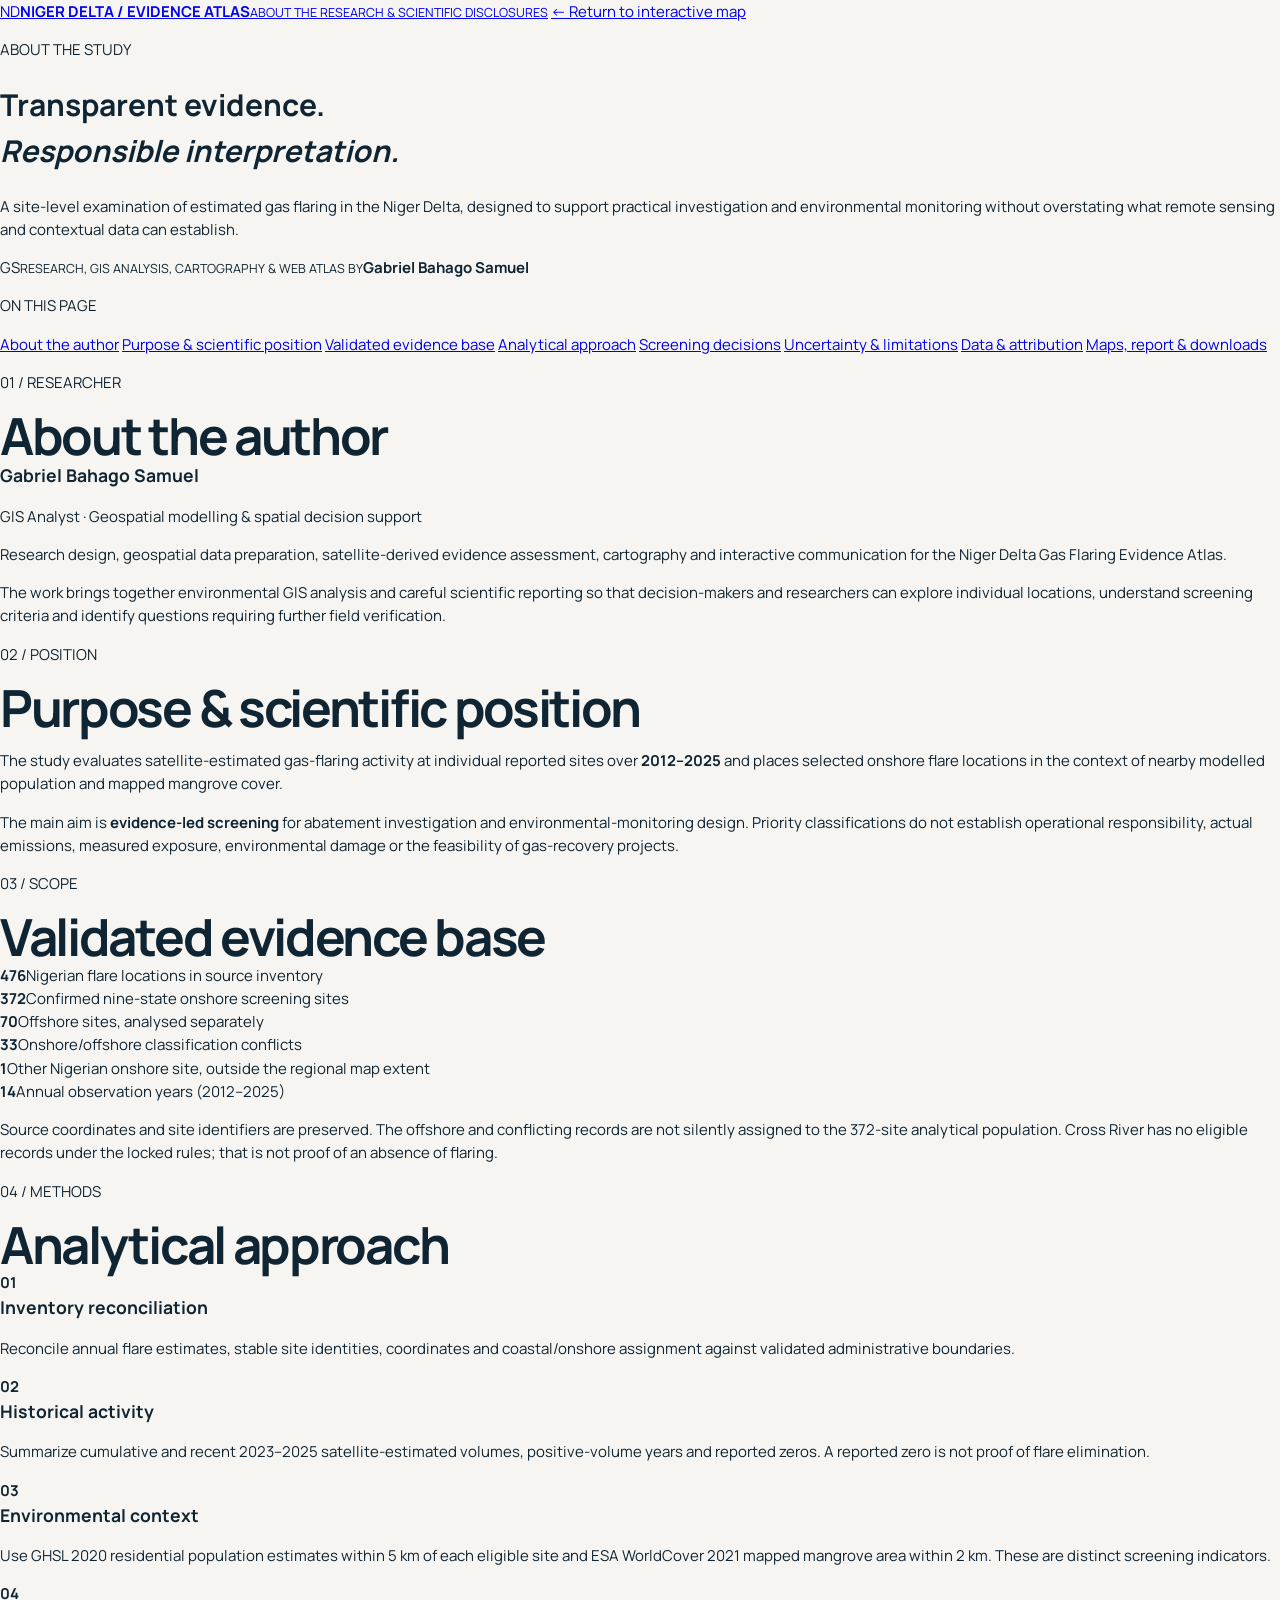
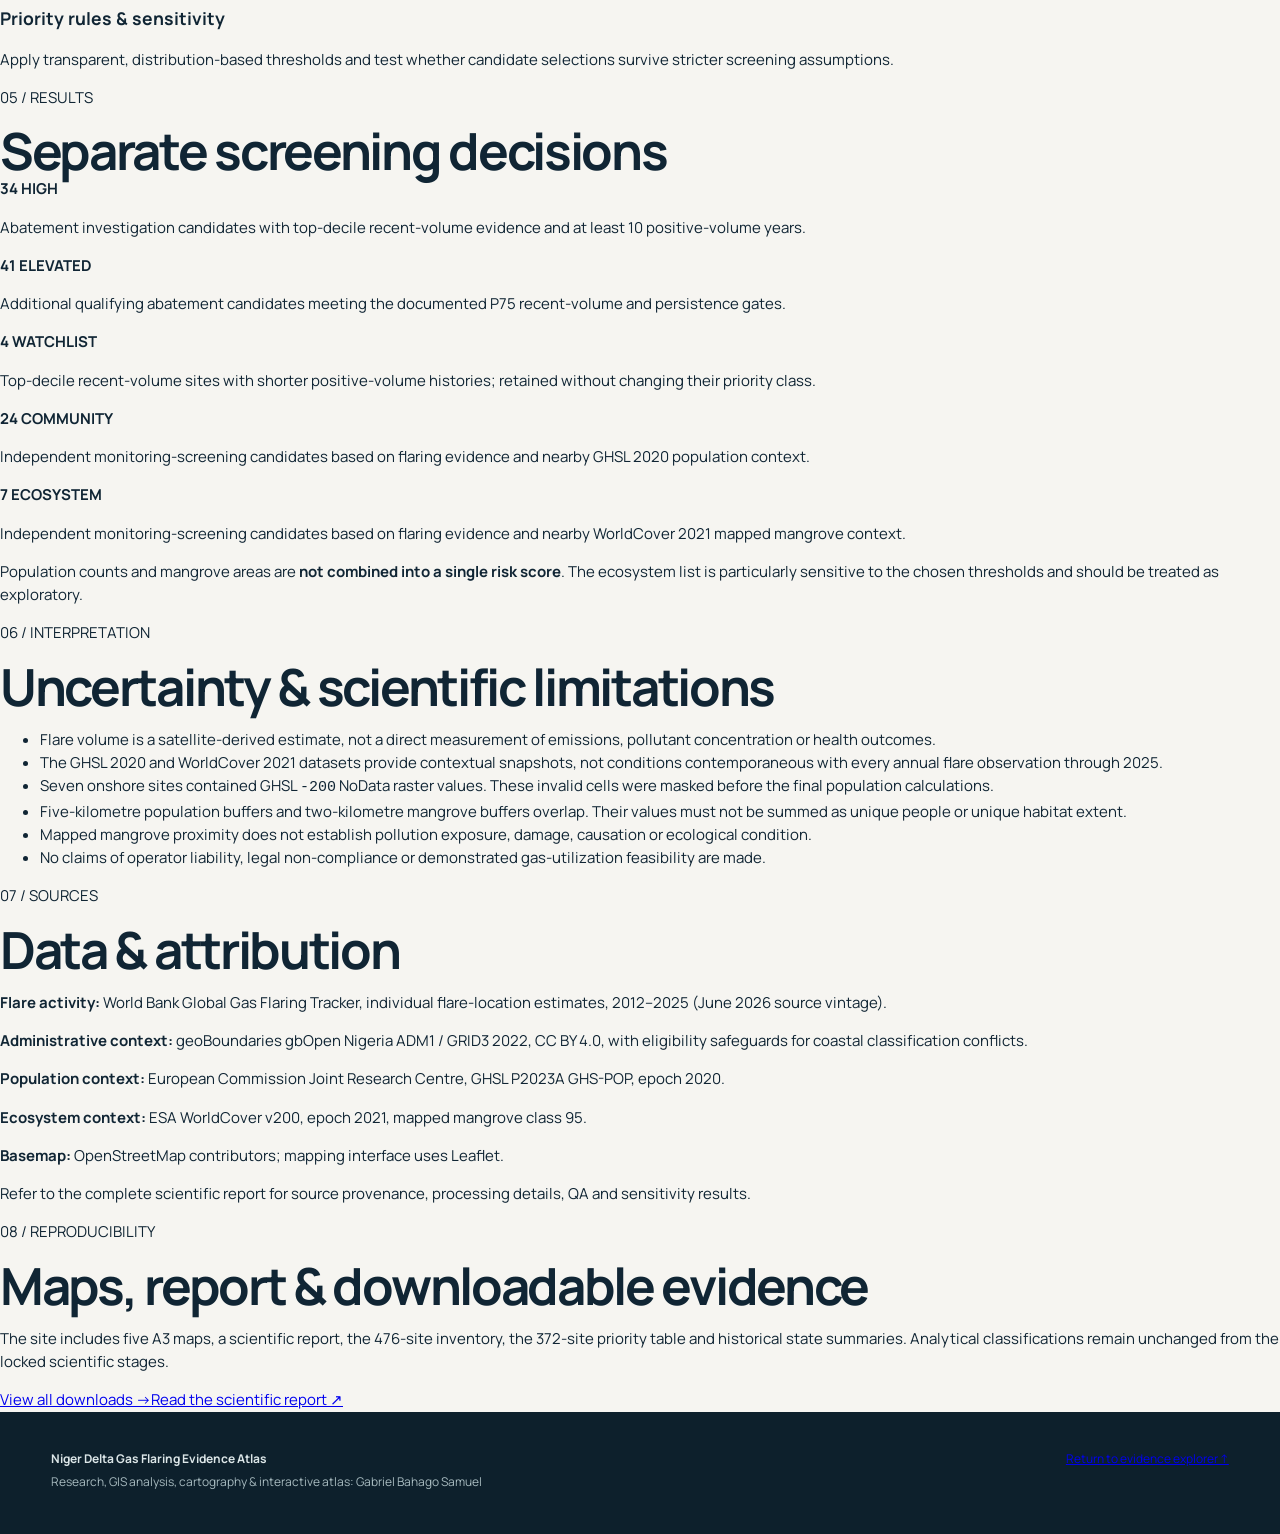
==== about.html @ 8792363b "Add dedicated about.html for study, author and scientific disclosures" ====
<!doctype html>
<html lang="en">
<head>
  <meta charset="utf-8">
  <meta name="viewport" content="width=device-width,initial-scale=1">
  <meta name="description" content="Researcher, methods, source disclosures and scientific limitations for the Niger Delta Gas Flaring Evidence Atlas.">
  <title>About the Study & Author | Niger Delta Gas Flaring Evidence Atlas</title>
  <link rel="preconnect" href="https://fonts.googleapis.com">
  <link rel="preconnect" href="https://fonts.gstatic.com" crossorigin>
  <link href="https://fonts.googleapis.com/css2?family=DM+Mono:wght@400;500&family=Manrope:wght@400;500;600;700;800&family=Source+Serif+4:opsz,wght@8..60,500;8..60,600&display=swap" rel="stylesheet">
  <link rel="stylesheet" href="styles.css">
  <link rel="stylesheet" href="about.css">
</head>
<body class="about-body">
  <a class="skip" href="#author">Skip to About content</a>
  <header class="about-top">
    <a class="about-brand" href="index.html"><span class="about-logo">ND</span><span><strong>NIGER DELTA / EVIDENCE ATLAS</strong><small>ABOUT THE RESEARCH &amp; SCIENTIFIC DISCLOSURES</small></span></a>
    <a class="about-return" href="index.html#explorer">← Return to interactive map</a>
  </header>
  <div class="about-hero">
    <div class="about-hero-inner">
      <p class="about-eyebrow">ABOUT THE STUDY</p>
      <h1>Transparent evidence.<br><em>Responsible interpretation.</em></h1>
      <p class="about-lead">A site-level examination of estimated gas flaring in the Niger Delta, designed to support practical investigation and environmental monitoring without overstating what remote sensing and contextual data can establish.</p>
      <div class="about-credit"><span class="about-avatar">GS</span><span><small>RESEARCH, GIS ANALYSIS, CARTOGRAPHY &amp; WEB ATLAS BY</small><strong>Gabriel Bahago Samuel</strong></span></div>
    </div>
  </div>
  <main class="about-layout">
    <aside class="about-side" aria-label="On this page">
      <p>ON THIS PAGE</p>
      <a href="#author">About the author</a>
      <a href="#purpose">Purpose &amp; scientific position</a>
      <a href="#inventory">Validated evidence base</a>
      <a href="#approach">Analytical approach</a>
      <a href="#prioritization">Screening decisions</a>
      <a href="#uncertainty">Uncertainty &amp; limitations</a>
      <a href="#data">Data &amp; attribution</a>
      <a href="#outputs">Maps, report &amp; downloads</a>
    </aside>
    <div class="about-content">
      <section class="about-card" id="author">
        <p class="about-card-kicker">01 / RESEARCHER</p><h2>About the author</h2>
        <div class="author-profile">
          <h3>Gabriel Bahago Samuel</h3>
          <p class="author-role">GIS Analyst · Geospatial modelling &amp; spatial decision support</p>
          <p>Research design, geospatial data preparation, satellite-derived evidence assessment, cartography and interactive communication for the Niger Delta Gas Flaring Evidence Atlas.</p>
        </div>
        <p>The work brings together environmental GIS analysis and careful scientific reporting so that decision-makers and researchers can explore individual locations, understand screening criteria and identify questions requiring further field verification.</p>
      </section>
      <section class="about-card" id="purpose">
        <p class="about-card-kicker">02 / POSITION</p><h2>Purpose &amp; scientific position</h2>
        <p>The study evaluates satellite-estimated gas-flaring activity at individual reported sites over <strong>2012–2025</strong> and places selected onshore flare locations in the context of nearby modelled population and mapped mangrove cover.</p>
        <p>The main aim is <strong>evidence-led screening</strong> for abatement investigation and environmental-monitoring design. Priority classifications do not establish operational responsibility, actual emissions, measured exposure, environmental damage or the feasibility of gas-recovery projects.</p>
      </section>
      <section class="about-card" id="inventory">
        <p class="about-card-kicker">03 / SCOPE</p><h2>Validated evidence base</h2>
        <div class="about-stat-grid">
          <div><strong>476</strong><span>Nigerian flare locations in source inventory</span></div>
          <div><strong>372</strong><span>Confirmed nine-state onshore screening sites</span></div>
          <div><strong>70</strong><span>Offshore sites, analysed separately</span></div>
          <div><strong>33</strong><span>Onshore/offshore classification conflicts</span></div>
          <div><strong>1</strong><span>Other Nigerian onshore site, outside the regional map extent</span></div>
          <div><strong>14</strong><span>Annual observation years (2012–2025)</span></div>
        </div>
        <p>Source coordinates and site identifiers are preserved. The offshore and conflicting records are not silently assigned to the 372-site analytical population. Cross River has no eligible records under the locked rules; that is not proof of an absence of flaring.</p>
      </section>
      <section class="about-card" id="approach">
        <p class="about-card-kicker">04 / METHODS</p><h2>Analytical approach</h2>
        <div class="about-steps">
          <article><b>01</b><div><h3>Inventory reconciliation</h3><p>Reconcile annual flare estimates, stable site identities, coordinates and coastal/onshore assignment against validated administrative boundaries.</p></div></article>
          <article><b>02</b><div><h3>Historical activity</h3><p>Summarize cumulative and recent 2023–2025 satellite-estimated volumes, positive-volume years and reported zeros. A reported zero is not proof of flare elimination.</p></div></article>
          <article><b>03</b><div><h3>Environmental context</h3><p>Use GHSL 2020 residential population estimates within 5 km of each eligible site and ESA WorldCover 2021 mapped mangrove area within 2 km. These are distinct screening indicators.</p></div></article>
          <article><b>04</b><div><h3>Priority rules &amp; sensitivity</h3><p>Apply transparent, distribution-based thresholds and test whether candidate selections survive stricter screening assumptions.</p></div></article>
        </div>
      </section>
      <section class="about-card" id="prioritization">
        <p class="about-card-kicker">05 / RESULTS</p><h2>Separate screening decisions</h2>
        <div class="about-decision-grid">
          <div><strong>34 HIGH</strong><p>Abatement investigation candidates with top-decile recent-volume evidence and at least 10 positive-volume years.</p></div>
          <div><strong>41 ELEVATED</strong><p>Additional qualifying abatement candidates meeting the documented P75 recent-volume and persistence gates.</p></div>
          <div><strong>4 WATCHLIST</strong><p>Top-decile recent-volume sites with shorter positive-volume histories; retained without changing their priority class.</p></div>
          <div><strong>24 COMMUNITY</strong><p>Independent monitoring-screening candidates based on flaring evidence and nearby GHSL 2020 population context.</p></div>
          <div><strong>7 ECOSYSTEM</strong><p>Independent monitoring-screening candidates based on flaring evidence and nearby WorldCover 2021 mapped mangrove context.</p></div>
        </div>
        <p>Population counts and mangrove areas are <strong>not combined into a single risk score</strong>. The ecosystem list is particularly sensitive to the chosen thresholds and should be treated as exploratory.</p>
      </section>
      <section class="about-card" id="uncertainty">
        <p class="about-card-kicker">06 / INTERPRETATION</p><h2>Uncertainty &amp; scientific limitations</h2>
        <ul class="about-bullets">
          <li>Flare volume is a satellite-derived estimate, not a direct measurement of emissions, pollutant concentration or health outcomes.</li>
          <li>The GHSL 2020 and WorldCover 2021 datasets provide contextual snapshots, not conditions contemporaneous with every annual flare observation through 2025.</li>
          <li>Seven onshore sites contained GHSL <code>-200</code> NoData raster values. These invalid cells were masked before the final population calculations.</li>
          <li>Five-kilometre population buffers and two-kilometre mangrove buffers overlap. Their values must not be summed as unique people or unique habitat extent.</li>
          <li>Mapped mangrove proximity does not establish pollution exposure, damage, causation or ecological condition.</li>
          <li>No claims of operator liability, legal non-compliance or demonstrated gas-utilization feasibility are made.</li>
        </ul>
      </section>
      <section class="about-card" id="data">
        <p class="about-card-kicker">07 / SOURCES</p><h2>Data &amp; attribution</h2>
        <div class="source-lines">
          <p><b>Flare activity:</b> World Bank Global Gas Flaring Tracker, individual flare-location estimates, 2012–2025 (June 2026 source vintage).</p>
          <p><b>Administrative context:</b> geoBoundaries gbOpen Nigeria ADM1 / GRID3 2022, CC BY 4.0, with eligibility safeguards for coastal classification conflicts.</p>
          <p><b>Population context:</b> European Commission Joint Research Centre, GHSL P2023A GHS-POP, epoch 2020.</p>
          <p><b>Ecosystem context:</b> ESA WorldCover v200, epoch 2021, mapped mangrove class 95.</p>
          <p><b>Basemap:</b> OpenStreetMap contributors; mapping interface uses Leaflet.</p>
        </div>
        <p>Refer to the complete scientific report for source provenance, processing details, QA and sensitivity results.</p>
      </section>
      <section class="about-card" id="outputs">
        <p class="about-card-kicker">08 / REPRODUCIBILITY</p><h2>Maps, report &amp; downloadable evidence</h2>
        <p>The site includes five A3 maps, a scientific report, the 476-site inventory, the 372-site priority table and historical state summaries. Analytical classifications remain unchanged from the locked scientific stages.</p>
        <div class="about-actions"><a href="index.html#downloads">View all downloads →</a><a href="downloads/ND_GF_STAGE04_FINAL_SCIENTIFIC_REPORT.pdf" target="_blank" rel="noopener">Read the scientific report ↗</a></div>
      </section>
    </div>
  </main>
  <footer class="about-footer"><div><b>Niger Delta Gas Flaring Evidence Atlas</b><p>Research, GIS analysis, cartography &amp; interactive atlas: Gabriel Bahago Samuel</p></div><a href="index.html#explorer">Return to evidence explorer ↑</a></footer>
</body>
</html>
---- styles.css ----
:root{--ink:#102534;--muted:#57707a;--paper:#f6f5f1;--line:#d6dedc;--teal:#008c8a;--navy:#153e5b;--gold:#d99a23;--red:#b3394a;--violet:#6750a4}*{box-sizing:border-box}html{scroll-behavior:smooth}body{margin:0;background:var(--paper);color:var(--ink);font:15px/1.55 Manrope,Arial,sans-serif}.skip{position:absolute;left:-9999px}.skip:focus{left:1rem;top:1rem;z-index:999;background:#fff;padding:.6rem}.top{height:76px;display:flex;align-items:center;justify-content:space-between;padding:0 clamp(20px,4vw,72px);border-bottom:1px solid var(--line);background:#faf9f5;position:sticky;top:0;z-index:1000}.brand{display:flex;gap:10px;align-items:center;color:var(--ink);text-decoration:none;font-size:11px;line-height:1.05}.brand b{font-size:15px}.brand-mark{width:34px;height:34px;border-radius:50%;background:var(--teal);color:#fff;display:grid;place-items:center;font-weight:800}nav{display:flex;gap:24px}nav a{color:var(--ink);text-decoration:none;font-size:13px;font-weight:700}nav a:hover{color:var(--teal)}#menu,.mobile-nav{display:none}.hero{min-height:620px;padding:clamp(64px,10vw,140px) clamp(20px,8vw,128px) 72px;display:grid;grid-template-columns:1.1fr .8fr;gap:7vw;background:linear-gradient(120deg,#f7f6f0 0%,#f7f6f0 55%,#e0eeea 100%);overflow:hidden}.eyebrow{font:500 11px/1.2 "DM Mono",monospace;letter-spacing:.08em;color:var(--teal);margin:0 0 14px}.hero h1{font-size:clamp(46px,6.2vw,92px);letter-spacing:-.06em;line-height:.98;margin:0 0 24px;max-width:700px}.hero h1 em{font-family:"Source Serif 4",serif;color:var(--teal);font-weight:500}.lead{font:500 clamp(17px,2vw,22px)/1.45 "Source Serif 4",serif;max-width:610px;color:#38515c}.hero-actions{display:flex;gap:12px;flex-wrap:wrap;margin:30px 0}.button{padding:13px 18px;text-decoration:none;font-weight:800;font-size:13px;border-radius:4px}.primary{background:var(--ink);color:#fff}.ghost{border:1px solid var(--ink);color:var(--ink)}.micro{font-size:11px;color:var(--muted)}.hero-art{position:relative;align-self:center;min-height:350px}.hero-art svg{width:100%;position:relative;z-index:2}.hero-art path{fill:#163e5b;opacity:.95}.hero-art circle{fill:#f8ba3a;stroke:#fff;stroke-width:3}.hero-art p{position:absolute;bottom:-5px;right:8%;z-index:3;color:#fff;font-size:13px}.hero-art b{font-size:20px}.orb{position:absolute;border-radius:50%;filter:blur(1px)}.orb-a{width:240px;height:240px;background:#13a8a0;top:8%;left:10%;opacity:.28}.orb-b{width:180px;height:180px;background:#e5b64c;bottom:8%;right:0;opacity:.4}.metrics{display:grid;grid-template-columns:repeat(6,1fr);border-top:1px solid var(--line);border-bottom:1px solid var(--line);background:#fff}.metrics article{padding:28px 20px;border-right:1px solid var(--line)}.metrics article:last-child{border:0}.metrics strong{display:block;font-size:33px;line-height:1;color:var(--navy)}.metrics span{font-size:11px;color:var(--muted);font-weight:700}.content-grid{display:grid;grid-template-columns:.8fr 1.2fr;gap:11vw;padding:110px clamp(20px,10vw,160px)}h2{font-size:clamp(29px,4vw,53px);line-height:1.04;letter-spacing:-.045em;margin:0}h3{margin:0 0 7px}.intro p{font:500 20px/1.55 "Source Serif 4",serif;color:#39515c}.section-heading{max-width:760px;margin:0 auto 38px}.section-heading>p:last-child{color:var(--muted);margin:.7rem 0 0}.explorer,.history,.priority-section,.downloads{padding:90px clamp(20px,4vw,72px)}.explorer{background:#e9f1ef}.explorer-layout{display:grid;grid-template-columns:245px minmax(380px,1fr) 280px;gap:16px;max-width:1500px;margin:auto}.filters,.site-panel{background:#fff;border:1px solid var(--line);border-radius:8px;padding:17px;align-self:stretch}.filter-title,.panel-head{display:flex;justify-content:space-between;align-items:center;margin-bottom:14px}.filters label{display:block;font-size:11px;color:var(--muted);font-weight:800;margin:12px 0}.filters select{width:100%;margin-top:4px;padding:9px;border:1px solid var(--line);border-radius:4px;background:#fff;color:var(--ink);font:12px Manrope}.filters .check{color:var(--ink);font-size:12px}.filter-result{padding:12px 0;border-top:1px solid var(--line);font-size:12px}.filter-result b{font-size:25px;color:var(--teal);display:block}.text-button{border:0;background:none;color:var(--teal);font:700 11px Manrope;padding:0;cursor:pointer}.map-wrap{min-width:0}.map-wrap #map{height:650px;border:1px solid #aac0bd;border-radius:8px;overflow:hidden;background:#e4eeee}.map-note{font-size:11px;color:var(--muted);margin-top:8px}.site-detail{min-height:175px;border-bottom:1px solid var(--line);font-size:12px}.site-detail p{color:var(--muted)}.site-list{max-height:432px;overflow:auto}.site-row{width:100%;text-align:left;border:0;border-bottom:1px solid #edf0ef;background:#fff;padding:10px 0;cursor:pointer;color:var(--ink)}.site-row:hover{color:var(--teal)}.site-row b{display:block;font:700 12px "DM Mono"}.site-row span{font-size:10px;color:var(--muted)}.marker-dot{width:15px;height:15px;border-radius:50%;border:2px solid #fff;box-shadow:0 1px 4px #2348}.marker-high{background:var(--red)}.marker-elevated{background:var(--gold)}.marker-watch{background:var(--violet)}.marker-eligible{background:var(--teal)}.marker-offshore{background:var(--navy)}.marker-conflict{background:#e17a2e}.marker-other{background:#77858a}.site-popup{font:12px Manrope;min-width:220px}.site-popup h3{font:700 14px "DM Mono"}.site-popup dl{display:grid;grid-template-columns:1fr auto;gap:3px;margin:9px 0}.site-popup dt{color:#64747b}.site-popup dd{margin:0;font-weight:700}.history{background:#fff}.dashboard-grid{display:grid;grid-template-columns:1.3fr .9fr;gap:20px;max-width:1280px;margin:auto}.chart-card,.interpretation{padding:25px;background:#f7f9f8;border:1px solid var(--line);border-radius:8px}.chart-card p{margin:0;color:var(--muted);font-size:12px}.wide{grid-row:span 2}.svg-chart{height:340px;margin-top:15px}.svg-chart svg{width:100%;height:100%}.bar-chart{margin-top:20px}.bar{display:grid;grid-template-columns:85px 1fr 70px;gap:9px;align-items:center;margin:11px 0;font-size:12px}.bar i{height:18px;background:linear-gradient(90deg,var(--teal),#49b3ac);border-radius:2px}.bar em{font-style:normal;text-align:right;font-size:10px;color:var(--muted)}.interpretation{background:var(--navy);color:#fff}.interpretation h3{font-size:20px}.interpretation li{margin:9px 0;color:#dce8eb}.priority-section{background:#142d3d;color:#fff}.priority-section .section-heading p:last-child{color:#b8c9cd}.priority-grid{max-width:1280px;margin:auto;display:grid;grid-template-columns:repeat(3,1fr);gap:16px}.priority-card{padding:26px;border-top:4px solid;background:#1d3b4e}.priority-card span{font:500 12px "DM Mono"}.priority-card h3{font-size:25px;margin:14px 0}.priority-card p{color:#d2e0e2;font-size:13px}.priority-card.high{border-color:#e45a6a}.priority-card.elevated{border-color:#f4b63f}.priority-card.watch{border-color:#a893e0}.monitor-grid{max-width:1280px;margin:18px auto 0;display:grid;grid-template-columns:1fr 1fr;gap:16px}.monitor-grid article{padding:25px;background:#f7f9f8;color:var(--ink);border-radius:4px}.monitor-grid h3{font-size:24px}.caution{font-size:12px;color:#96505a;font-weight:700}.methods{background:#f4eee1}.method-list details{border-top:1px solid #b9c1b9;padding:17px 0}.method-list summary{font-weight:800;cursor:pointer}.method-list p{color:#41545a}.downloads{background:#fff}.download-grid{max-width:1280px;margin:auto;display:grid;grid-template-columns:repeat(5,1fr);gap:12px}.download-grid a{min-height:125px;padding:18px;border:1px solid var(--line);color:var(--ink);text-decoration:none;border-radius:5px;display:flex;flex-direction:column;justify-content:space-between}.download-grid a:hover{border-color:var(--teal);background:#eff8f6}.download-grid b{font-size:15px}.download-grid span{font-size:11px;color:var(--muted)}footer{background:#0d202c;color:#dce6e8;padding:38px clamp(20px,4vw,72px);display:flex;justify-content:space-between;gap:30px;font-size:12px}footer p{margin:5px 0;color:#a7babf;max-width:500px}@media(max-width:1050px){.explorer-layout{grid-template-columns:230px 1fr}.site-panel{grid-column:1/-1}.site-list{max-height:180px;display:grid;grid-template-columns:repeat(3,1fr);gap:8px}.site-row{border:1px solid var(--line);padding:8px}.metrics{grid-template-columns:repeat(3,1fr)}.download-grid{grid-template-columns:repeat(3,1fr)}}@media(max-width:720px){.top{height:64px;padding:0 18px}.top nav{display:none}#menu{display:block;border:1px solid var(--line);padding:7px;background:#fff;border-radius:4px;font:700 11px Manrope}.mobile-nav{display:none;position:fixed;top:64px;left:0;right:0;background:#fff;padding:16px 20px;z-index:999;border-bottom:1px solid var(--line)}.mobile-nav.open{display:grid;gap:12px}.mobile-nav a{text-decoration:none;color:var(--ink);font-weight:800}.hero{grid-template-columns:1fr;padding:64px 22px 40px;min-height:unset}.hero-art{min-height:210px}.metrics{grid-template-columns:repeat(2,1fr)}.metrics article{padding:20px 16px}.content-grid{grid-template-columns:1fr;gap:24px;padding:70px 22px}.explorer,.history,.priority-section,.downloads{padding:62px 16px}.explorer-layout,.dashboard-grid,.priority-grid,.monitor-grid{grid-template-columns:1fr}.filters{order:2}.map-wrap{order:1}.site-panel{order:3}.map-wrap #map{height:470px}.site-list{grid-template-columns:repeat(2,1fr)}.wide{grid-row:auto}.download-grid{grid-template-columns:1fr 1fr}footer{display:block}.hero h1{font-size:52px}}
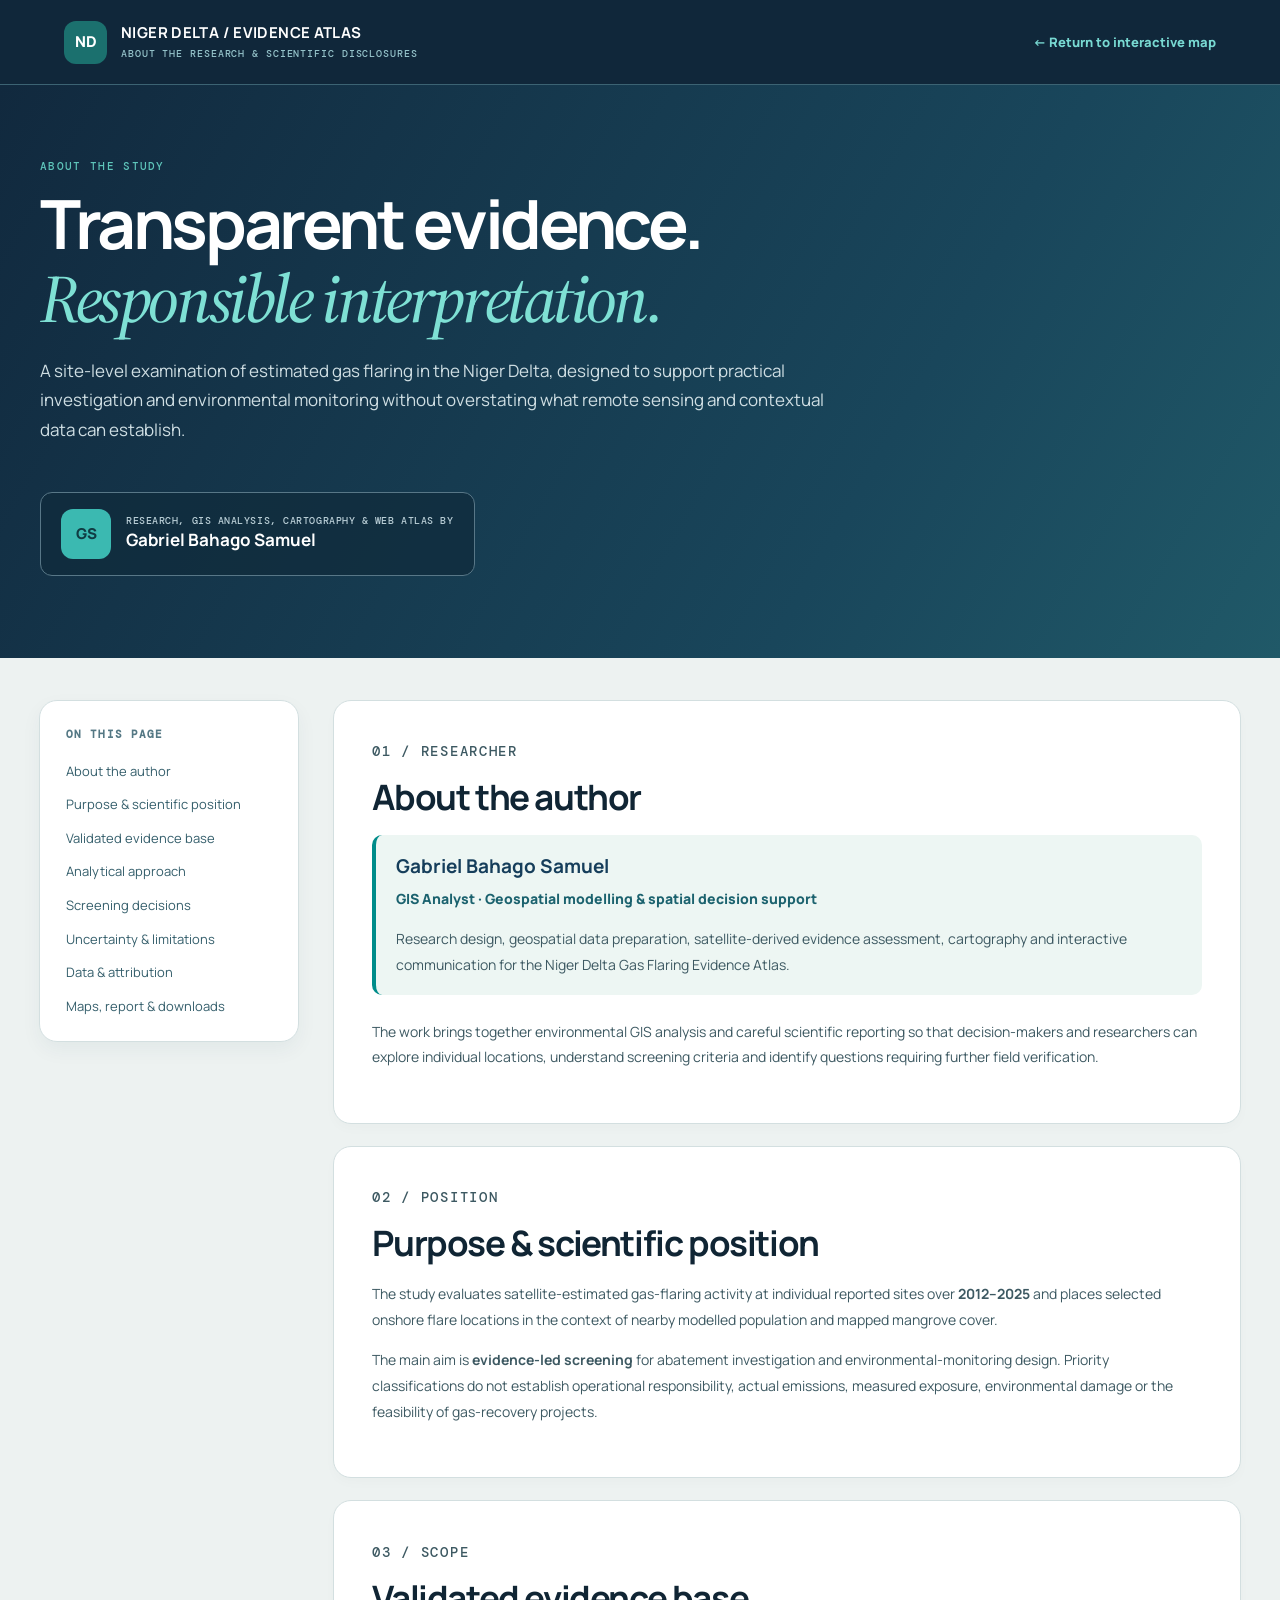
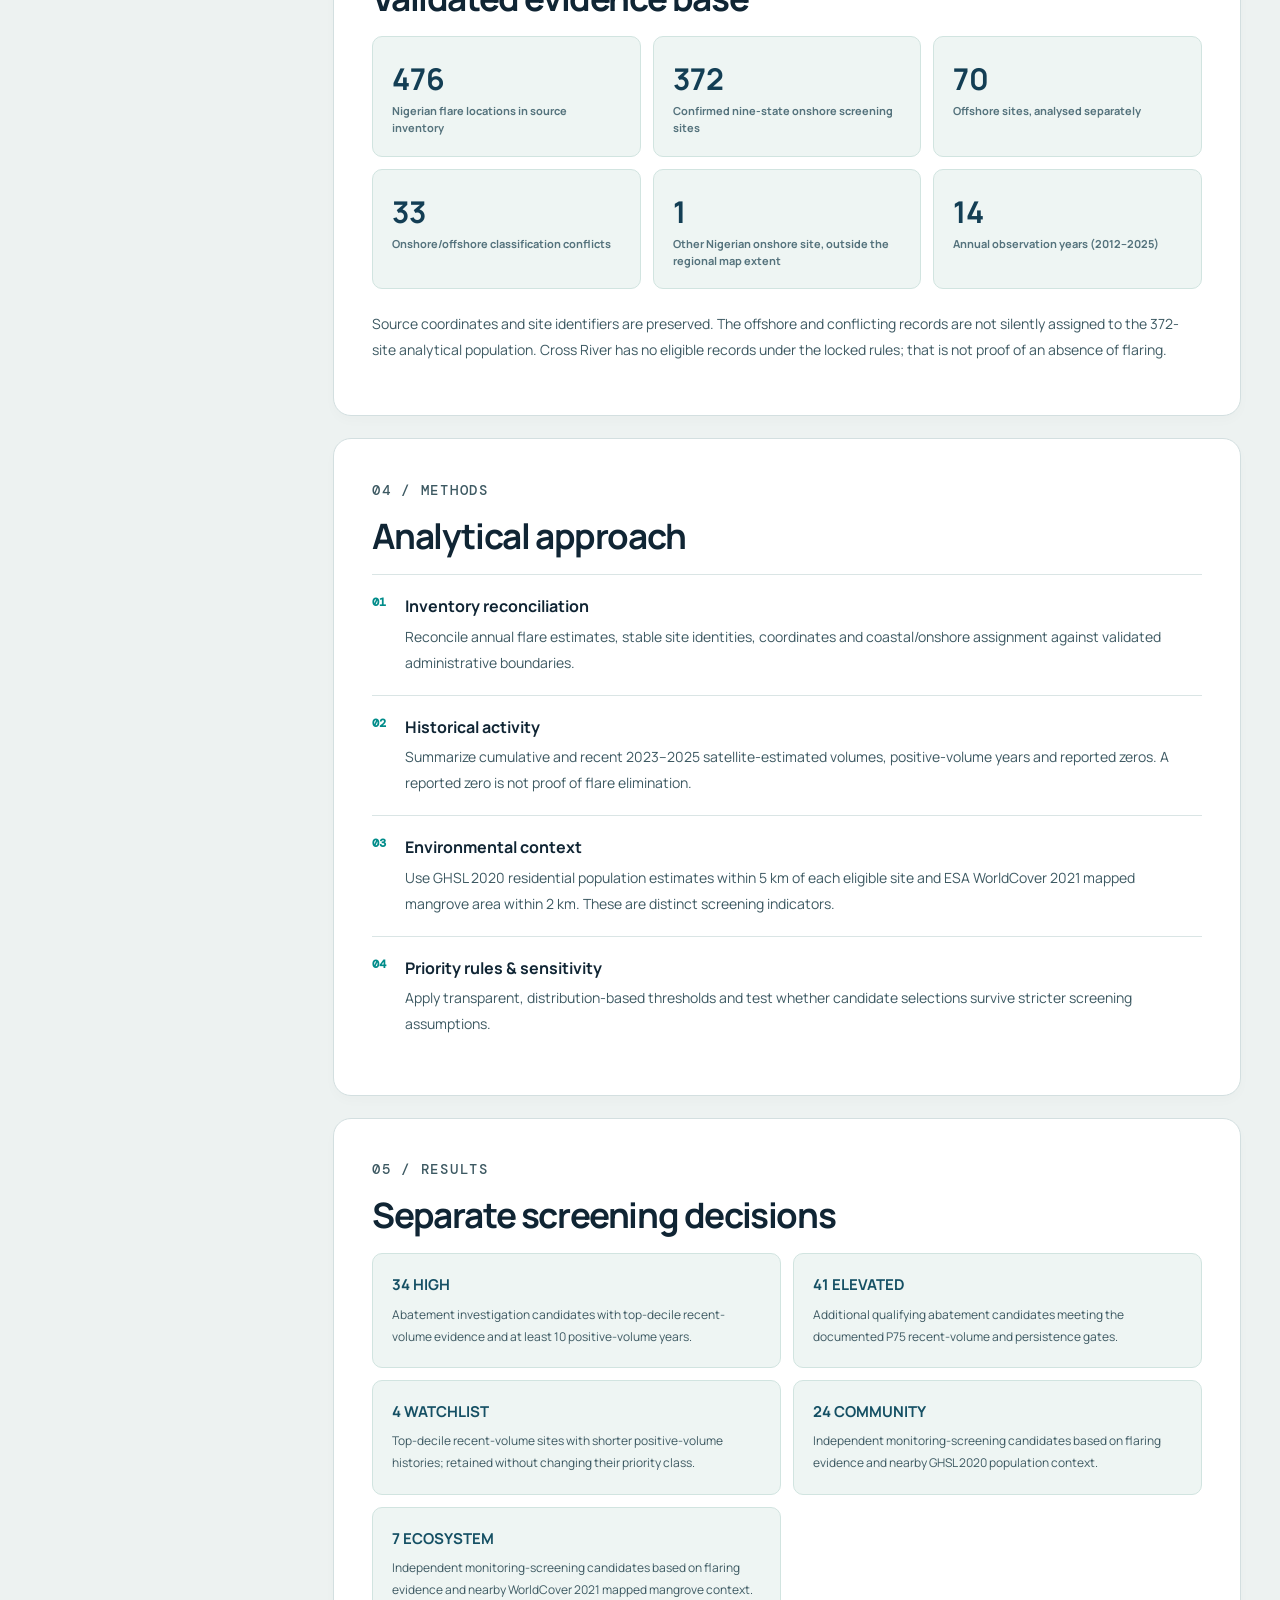
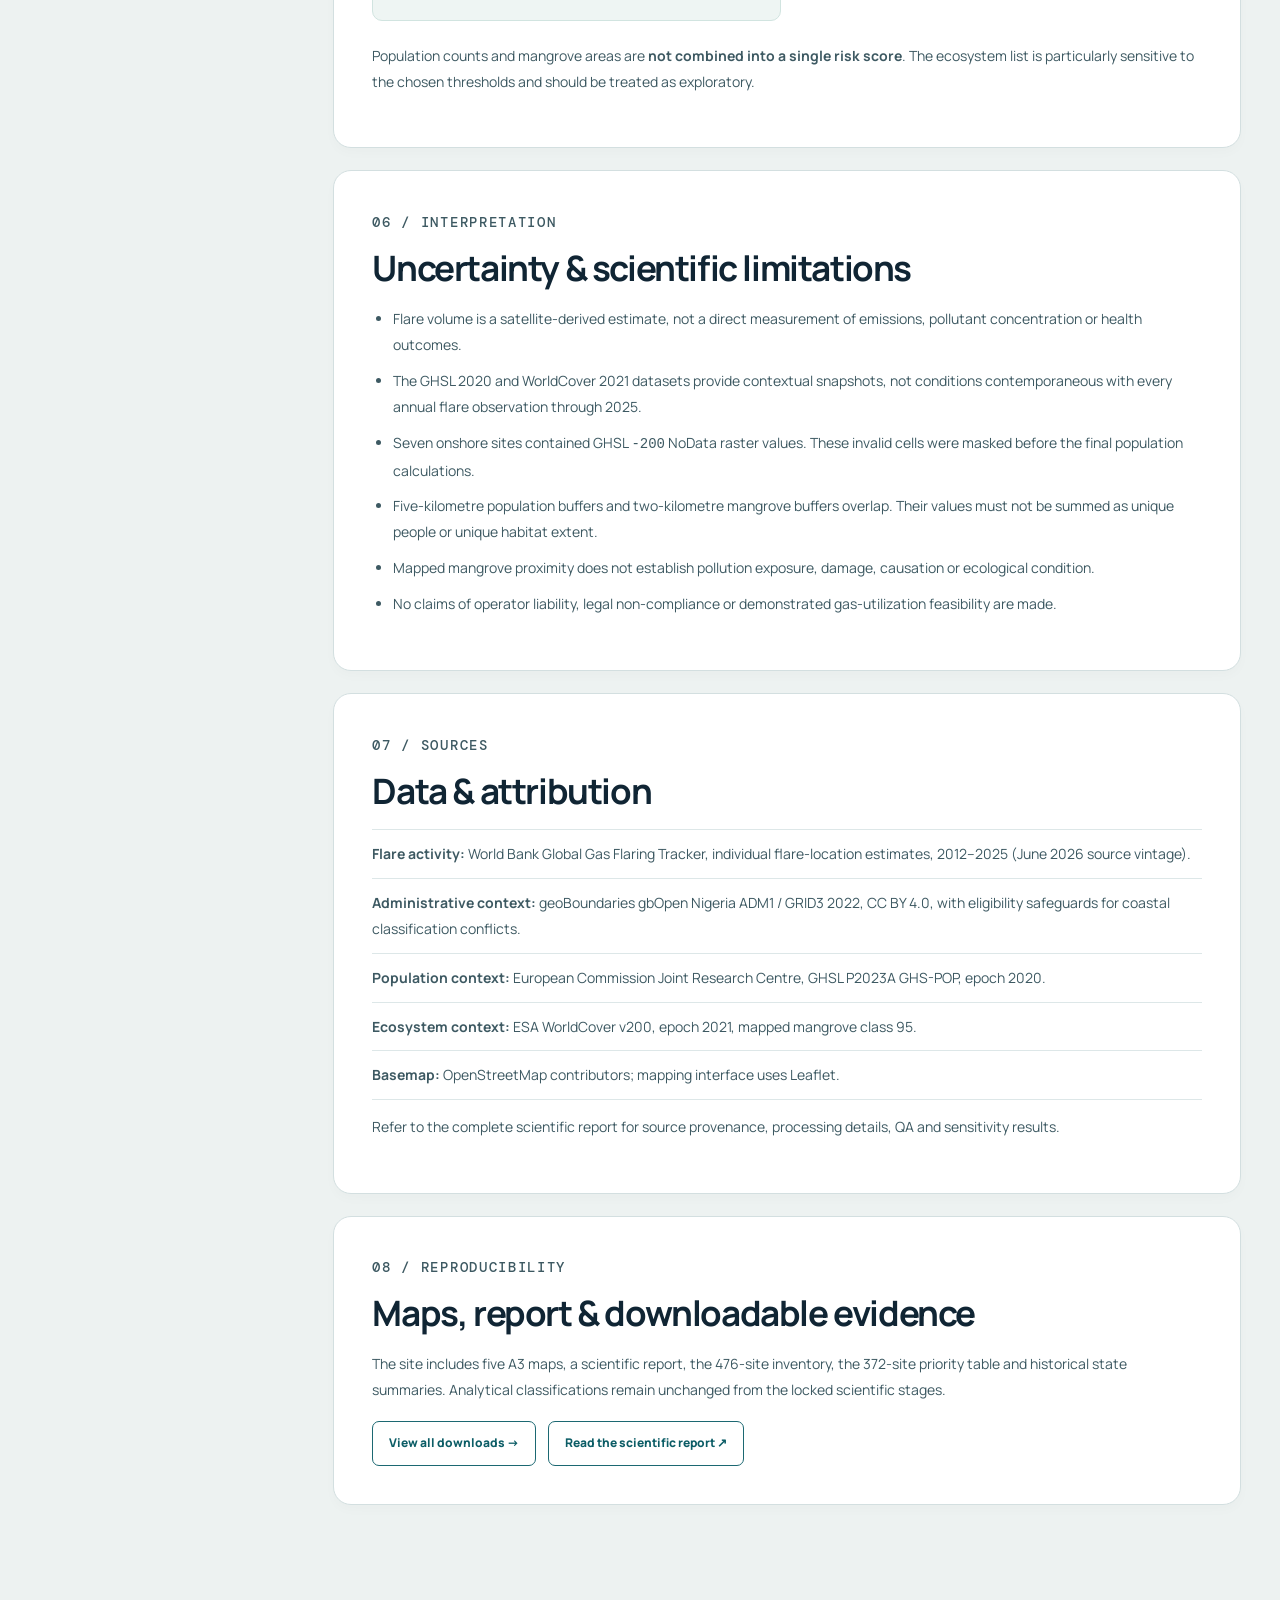
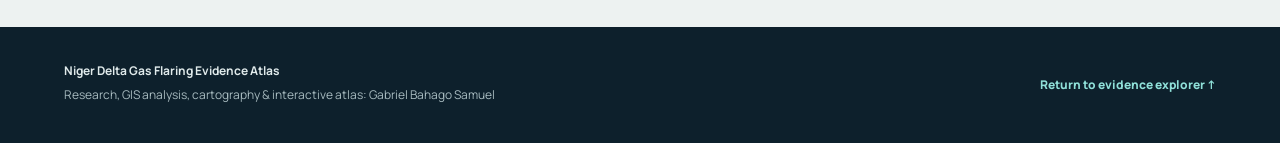
==== commit 210e5cec: "Refresh browser asset versions for updated atlas and About page" ====
--- a/about.html
+++ b/about.html
@@ -8,8 +8,8 @@
   <link rel="preconnect" href="https://fonts.googleapis.com">
   <link rel="preconnect" href="https://fonts.gstatic.com" crossorigin>
   <link href="https://fonts.googleapis.com/css2?family=DM+Mono:wght@400;500&family=Manrope:wght@400;500;600;700;800&family=Source+Serif+4:opsz,wght@8..60,500;8..60,600&display=swap" rel="stylesheet">
-  <link rel="stylesheet" href="styles.css">
-  <link rel="stylesheet" href="about.css">
+  <link rel="stylesheet" href="styles.css?v=20261010-r2">
+  <link rel="stylesheet" href="about.css?v=20261010-r2">
 </head>
 <body class="about-body">
   <a class="skip" href="#author">Skip to About content</a>
--- a/styles.css
+++ b/styles.css
@@ -1 +1 @@
-:root{--ink:#102534;--muted:#57707a;--paper:#f6f5f1;--line:#d6dedc;--teal:#008c8a;--navy:#153e5b;--gold:#d99a23;--red:#b3394a;--violet:#6750a4}*{box-sizing:border-box}html{scroll-behavior:smooth}body{margin:0;background:var(--paper);color:var(--ink);font:15px/1.55 Manrope,Arial,sans-serif}.skip{position:absolute;left:-9999px}.skip:focus{left:1rem;top:1rem;z-index:999;background:#fff;padding:.6rem}.top{height:76px;display:flex;align-items:center;justify-content:space-between;padding:0 clamp(20px,4vw,72px);border-bottom:1px solid var(--line);background:#faf9f5;position:sticky;top:0;z-index:1000}.brand{display:flex;gap:10px;align-items:center;color:var(--ink);text-decoration:none;font-size:11px;line-height:1.05}.brand b{font-size:15px}.brand-mark{width:34px;height:34px;border-radius:50%;background:var(--teal);color:#fff;display:grid;place-items:center;font-weight:800}nav{display:flex;gap:24px}nav a{color:var(--ink);text-decoration:none;font-size:13px;font-weight:700}nav a:hover{color:var(--teal)}#menu,.mobile-nav{display:none}.hero{min-height:620px;padding:clamp(64px,10vw,140px) clamp(20px,8vw,128px) 72px;display:grid;grid-template-columns:1.1fr .8fr;gap:7vw;background:linear-gradient(120deg,#f7f6f0 0%,#f7f6f0 55%,#e0eeea 100%);overflow:hidden}.eyebrow{font:500 11px/1.2 "DM Mono",monospace;letter-spacing:.08em;color:var(--teal);margin:0 0 14px}.hero h1{font-size:clamp(46px,6.2vw,92px);letter-spacing:-.06em;line-height:.98;margin:0 0 24px;max-width:700px}.hero h1 em{font-family:"Source Serif 4",serif;color:var(--teal);font-weight:500}.lead{font:500 clamp(17px,2vw,22px)/1.45 "Source Serif 4",serif;max-width:610px;color:#38515c}.hero-actions{display:flex;gap:12px;flex-wrap:wrap;margin:30px 0}.button{padding:13px 18px;text-decoration:none;font-weight:800;font-size:13px;border-radius:4px}.primary{background:var(--ink);color:#fff}.ghost{border:1px solid var(--ink);color:var(--ink)}.micro{font-size:11px;color:var(--muted)}.hero-art{position:relative;align-self:center;min-height:350px}.hero-art svg{width:100%;position:relative;z-index:2}.hero-art path{fill:#163e5b;opacity:.95}.hero-art circle{fill:#f8ba3a;stroke:#fff;stroke-width:3}.hero-art p{position:absolute;bottom:-5px;right:8%;z-index:3;color:#fff;font-size:13px}.hero-art b{font-size:20px}.orb{position:absolute;border-radius:50%;filter:blur(1px)}.orb-a{width:240px;height:240px;background:#13a8a0;top:8%;left:10%;opacity:.28}.orb-b{width:180px;height:180px;background:#e5b64c;bottom:8%;right:0;opacity:.4}.metrics{display:grid;grid-template-columns:repeat(6,1fr);border-top:1px solid var(--line);border-bottom:1px solid var(--line);background:#fff}.metrics article{padding:28px 20px;border-right:1px solid var(--line)}.metrics article:last-child{border:0}.metrics strong{display:block;font-size:33px;line-height:1;color:var(--navy)}.metrics span{font-size:11px;color:var(--muted);font-weight:700}.content-grid{display:grid;grid-template-columns:.8fr 1.2fr;gap:11vw;padding:110px clamp(20px,10vw,160px)}h2{font-size:clamp(29px,4vw,53px);line-height:1.04;letter-spacing:-.045em;margin:0}h3{margin:0 0 7px}.intro p{font:500 20px/1.55 "Source Serif 4",serif;color:#39515c}.section-heading{max-width:760px;margin:0 auto 38px}.section-heading>p:last-child{color:var(--muted);margin:.7rem 0 0}.explorer,.history,.priority-section,.downloads{padding:90px clamp(20px,4vw,72px)}.explorer{background:#e9f1ef}.explorer-layout{display:grid;grid-template-columns:245px minmax(380px,1fr) 280px;gap:16px;max-width:1500px;margin:auto}.filters,.site-panel{background:#fff;border:1px solid var(--line);border-radius:8px;padding:17px;align-self:stretch}.filter-title,.panel-head{display:flex;justify-content:space-between;align-items:center;margin-bottom:14px}.filters label{display:block;font-size:11px;color:var(--muted);font-weight:800;margin:12px 0}.filters select{width:100%;margin-top:4px;padding:9px;border:1px solid var(--line);border-radius:4px;background:#fff;color:var(--ink);font:12px Manrope}.filters .check{color:var(--ink);font-size:12px}.filter-result{padding:12px 0;border-top:1px solid var(--line);font-size:12px}.filter-result b{font-size:25px;color:var(--teal);display:block}.text-button{border:0;background:none;color:var(--teal);font:700 11px Manrope;padding:0;cursor:pointer}.map-wrap{min-width:0}.map-wrap #map{height:650px;border:1px solid #aac0bd;border-radius:8px;overflow:hidden;background:#e4eeee}.map-note{font-size:11px;color:var(--muted);margin-top:8px}.site-detail{min-height:175px;border-bottom:1px solid var(--line);font-size:12px}.site-detail p{color:var(--muted)}.site-list{max-height:432px;overflow:auto}.site-row{width:100%;text-align:left;border:0;border-bottom:1px solid #edf0ef;background:#fff;padding:10px 0;cursor:pointer;color:var(--ink)}.site-row:hover{color:var(--teal)}.site-row b{display:block;font:700 12px "DM Mono"}.site-row span{font-size:10px;color:var(--muted)}.marker-dot{width:15px;height:15px;border-radius:50%;border:2px solid #fff;box-shadow:0 1px 4px #2348}.marker-high{background:var(--red)}.marker-elevated{background:var(--gold)}.marker-watch{background:var(--violet)}.marker-eligible{background:var(--teal)}.marker-offshore{background:var(--navy)}.marker-conflict{background:#e17a2e}.marker-other{background:#77858a}.site-popup{font:12px Manrope;min-width:220px}.site-popup h3{font:700 14px "DM Mono"}.site-popup dl{display:grid;grid-template-columns:1fr auto;gap:3px;margin:9px 0}.site-popup dt{color:#64747b}.site-popup dd{margin:0;font-weight:700}.history{background:#fff}.dashboard-grid{display:grid;grid-template-columns:1.3fr .9fr;gap:20px;max-width:1280px;margin:auto}.chart-card,.interpretation{padding:25px;background:#f7f9f8;border:1px solid var(--line);border-radius:8px}.chart-card p{margin:0;color:var(--muted);font-size:12px}.wide{grid-row:span 2}.svg-chart{height:340px;margin-top:15px}.svg-chart svg{width:100%;height:100%}.bar-chart{margin-top:20px}.bar{display:grid;grid-template-columns:85px 1fr 70px;gap:9px;align-items:center;margin:11px 0;font-size:12px}.bar i{height:18px;background:linear-gradient(90deg,var(--teal),#49b3ac);border-radius:2px}.bar em{font-style:normal;text-align:right;font-size:10px;color:var(--muted)}.interpretation{background:var(--navy);color:#fff}.interpretation h3{font-size:20px}.interpretation li{margin:9px 0;color:#dce8eb}.priority-section{background:#142d3d;color:#fff}.priority-section .section-heading p:last-child{color:#b8c9cd}.priority-grid{max-width:1280px;margin:auto;display:grid;grid-template-columns:repeat(3,1fr);gap:16px}.priority-card{padding:26px;border-top:4px solid;background:#1d3b4e}.priority-card span{font:500 12px "DM Mono"}.priority-card h3{font-size:25px;margin:14px 0}.priority-card p{color:#d2e0e2;font-size:13px}.priority-card.high{border-color:#e45a6a}.priority-card.elevated{border-color:#f4b63f}.priority-card.watch{border-color:#a893e0}.monitor-grid{max-width:1280px;margin:18px auto 0;display:grid;grid-template-columns:1fr 1fr;gap:16px}.monitor-grid article{padding:25px;background:#f7f9f8;color:var(--ink);border-radius:4px}.monitor-grid h3{font-size:24px}.caution{font-size:12px;color:#96505a;font-weight:700}.methods{background:#f4eee1}.method-list details{border-top:1px solid #b9c1b9;padding:17px 0}.method-list summary{font-weight:800;cursor:pointer}.method-list p{color:#41545a}.downloads{background:#fff}.download-grid{max-width:1280px;margin:auto;display:grid;grid-template-columns:repeat(5,1fr);gap:12px}.download-grid a{min-height:125px;padding:18px;border:1px solid var(--line);color:var(--ink);text-decoration:none;border-radius:5px;display:flex;flex-direction:column;justify-content:space-between}.download-grid a:hover{border-color:var(--teal);background:#eff8f6}.download-grid b{font-size:15px}.download-grid span{font-size:11px;color:var(--muted)}footer{background:#0d202c;color:#dce6e8;padding:38px clamp(20px,4vw,72px);display:flex;justify-content:space-between;gap:30px;font-size:12px}footer p{margin:5px 0;color:#a7babf;max-width:500px}@media(max-width:1050px){.explorer-layout{grid-template-columns:230px 1fr}.site-panel{grid-column:1/-1}.site-list{max-height:180px;display:grid;grid-template-columns:repeat(3,1fr);gap:8px}.site-row{border:1px solid var(--line);padding:8px}.metrics{grid-template-columns:repeat(3,1fr)}.download-grid{grid-template-columns:repeat(3,1fr)}}@media(max-width:720px){.top{height:64px;padding:0 18px}.top nav{display:none}#menu{display:block;border:1px solid var(--line);padding:7px;background:#fff;border-radius:4px;font:700 11px Manrope}.mobile-nav{display:none;position:fixed;top:64px;left:0;right:0;background:#fff;padding:16px 20px;z-index:999;border-bottom:1px solid var(--line)}.mobile-nav.open{display:grid;gap:12px}.mobile-nav a{text-decoration:none;color:var(--ink);font-weight:800}.hero{grid-template-columns:1fr;padding:64px 22px 40px;min-height:unset}.hero-art{min-height:210px}.metrics{grid-template-columns:repeat(2,1fr)}.metrics article{padding:20px 16px}.content-grid{grid-template-columns:1fr;gap:24px;padding:70px 22px}.explorer,.history,.priority-section,.downloads{padding:62px 16px}.explorer-layout,.dashboard-grid,.priority-grid,.monitor-grid{grid-template-columns:1fr}.filters{order:2}.map-wrap{order:1}.site-panel{order:3}.map-wrap #map{height:470px}.site-list{grid-template-columns:repeat(2,1fr)}.wide{grid-row:auto}.download-grid{grid-template-columns:1fr 1fr}footer{display:block}.hero h1{font-size:52px}}
+:root{--ink:#102534;--muted:#57707a;--paper:#f6f5f1;--line:#d6dedc;--teal:#008c8a;--navy:#153e5b;--gold:#d99a23;--red:#b3394a;--violet:#6750a4}*{box-sizing:border-box}html{scroll-behavior:smooth}body{margin:0;background:var(--paper);color:var(--ink);font:15px/1.55 Manrope,Arial,sans-serif}.skip{position:absolute;left:-9999px}.skip:focus{left:1rem;top:1rem;z-index:999;background:#fff;padding:.6rem}.top{height:76px;display:flex;align-items:center;justify-content:space-between;padding:0 clamp(20px,4vw,72px);border-bottom:1px solid var(--line);background:#faf9f5;position:sticky;top:0;z-index:1000}.brand{display:flex;gap:10px;align-items:center;color:var(--ink);text-decoration:none;font-size:11px;line-height:1.05}.brand b{font-size:15px}.brand-mark{width:34px;height:34px;border-radius:50%;background:var(--teal);color:#fff;display:grid;place-items:center;font-weight:800}nav{display:flex;gap:24px}nav a{color:var(--ink);text-decoration:none;font-size:13px;font-weight:700}nav a:hover{color:var(--teal)}#menu,.mobile-nav{display:none}.hero{min-height:620px;padding:clamp(64px,10vw,140px) clamp(20px,8vw,128px) 72px;display:grid;grid-template-columns:1.1fr .8fr;gap:7vw;background:linear-gradient(120deg,#f7f6f0 0%,#f7f6f0 55%,#e0eeea 100%);overflow:hidden}.eyebrow{font:500 11px/1.2 "DM Mono",monospace;letter-spacing:.08em;color:var(--teal);margin:0 0 14px}.hero h1{font-size:clamp(46px,6.2vw,92px);letter-spacing:-.06em;line-height:.98;margin:0 0 24px;max-width:700px}.hero h1 em{font-family:"Source Serif 4",serif;color:var(--teal);font-weight:500}.lead{font:500 clamp(17px,2vw,22px)/1.45 "Source Serif 4",serif;max-width:610px;color:#38515c}.hero-actions{display:flex;gap:12px;flex-wrap:wrap;margin:30px 0}.button{padding:13px 18px;text-decoration:none;font-weight:800;font-size:13px;border-radius:4px}.primary{background:var(--ink);color:#fff}.ghost{border:1px solid var(--ink);color:var(--ink)}.micro{font-size:11px;color:var(--muted)}.hero-art{position:relative;align-self:center;min-height:350px}.hero-art svg{width:100%;position:relative;z-index:2}.hero-art path{fill:#163e5b;opacity:.95}.hero-art circle{fill:#f8ba3a;stroke:#fff;stroke-width:3}.hero-art p{position:absolute;bottom:-5px;right:8%;z-index:3;color:#fff;font-size:13px}.hero-art b{font-size:20px}.orb{position:absolute;border-radius:50%;filter:blur(1px)}.orb-a{width:240px;height:240px;background:#13a8a0;top:8%;left:10%;opacity:.28}.orb-b{width:180px;height:180px;background:#e5b64c;bottom:8%;right:0;opacity:.4}.metrics{display:grid;grid-template-columns:repeat(6,1fr);border-top:1px solid var(--line);border-bottom:1px solid var(--line);background:#fff}.metrics article{padding:28px 20px;border-right:1px solid var(--line)}.metrics article:last-child{border:0}.metrics strong{display:block;font-size:33px;line-height:1;color:var(--navy)}.metrics span{font-size:11px;color:var(--muted);font-weight:700}.content-grid{display:grid;grid-template-columns:.8fr 1.2fr;gap:11vw;padding:110px clamp(20px,10vw,160px)}h2{font-size:clamp(29px,4vw,53px);line-height:1.04;letter-spacing:-.045em;margin:0}h3{margin:0 0 7px}.intro p{font:500 20px/1.55 "Source Serif 4",serif;color:#39515c}.section-heading{max-width:760px;margin:0 auto 38px}.section-heading>p:last-child{color:var(--muted);margin:.7rem 0 0}.explorer,.history,.priority-section,.downloads{padding:90px clamp(20px,4vw,72px)}.explorer{background:#e9f1ef}.explorer-layout{display:grid;grid-template-columns:245px minmax(380px,1fr) 280px;gap:16px;max-width:1500px;margin:auto}.filters,.site-panel{background:#fff;border:1px solid var(--line);border-radius:8px;padding:17px;align-self:stretch}.filter-title,.panel-head{display:flex;justify-content:space-between;align-items:center;margin-bottom:14px}.filters label{display:block;font-size:11px;color:var(--muted);font-weight:800;margin:12px 0}.filters select{width:100%;margin-top:4px;padding:9px;border:1px solid var(--line);border-radius:4px;background:#fff;color:var(--ink);font:12px Manrope}.filters .check{color:var(--ink);font-size:12px}.filter-result{padding:12px 0;border-top:1px solid var(--line);font-size:12px}.filter-result b{font-size:25px;color:var(--teal);display:block}.text-button{border:0;background:none;color:var(--teal);font:700 11px Manrope;padding:0;cursor:pointer}.map-wrap{min-width:0}.map-wrap #map{height:650px;border:1px solid #aac0bd;border-radius:8px;overflow:hidden;background:#e4eeee}.map-note{font-size:11px;color:var(--muted);margin-top:8px}.site-detail{min-height:175px;border-bottom:1px solid var(--line);font-size:12px}.site-detail p{color:var(--muted)}.site-list{max-height:432px;overflow:auto}.site-row{width:100%;text-align:left;border:0;border-bottom:1px solid #edf0ef;background:#fff;padding:10px 0;cursor:pointer;color:var(--ink)}.site-row:hover{color:var(--teal)}.site-row b{display:block;font:700 12px "DM Mono"}.site-row span{font-size:10px;color:var(--muted)}.marker-dot{display:inline-block;vertical-align:middle;width:15px;height:15px;border-radius:50%;border:2px solid #fff;box-shadow:0 1px 4px #2348}.marker-high{background:var(--red)}.marker-elevated{background:var(--gold)}.marker-watch{background:var(--violet)}.marker-eligible{background:var(--teal)}.marker-offshore{background:var(--navy)}.marker-conflict{background:#e17a2e}.marker-other{background:#77858a}.site-popup{font:12px Manrope;min-width:220px}.site-popup h3{font:700 14px "DM Mono"}.site-popup dl{display:grid;grid-template-columns:1fr auto;gap:3px;margin:9px 0}.site-popup dt{color:#64747b}.site-popup dd{margin:0;font-weight:700}.history{background:#fff}.dashboard-grid{display:grid;grid-template-columns:1.3fr .9fr;gap:20px;max-width:1280px;margin:auto}.chart-card,.interpretation{padding:25px;background:#f7f9f8;border:1px solid var(--line);border-radius:8px}.chart-card p{margin:0;color:var(--muted);font-size:12px}.wide{grid-row:span 2}.svg-chart{height:340px;margin-top:15px}.svg-chart svg{width:100%;height:100%}.bar-chart{margin-top:20px}.bar{display:grid;grid-template-columns:85px 1fr 70px;gap:9px;align-items:center;margin:11px 0;font-size:12px}.bar i{height:18px;background:linear-gradient(90deg,var(--teal),#49b3ac);border-radius:2px}.bar em{font-style:normal;text-align:right;font-size:10px;color:var(--muted)}.interpretation{background:var(--navy);color:#fff}.interpretation h3{font-size:20px}.interpretation li{margin:9px 0;color:#dce8eb}.priority-section{background:#142d3d;color:#fff}.priority-section .section-heading p:last-child{color:#b8c9cd}.priority-grid{max-width:1280px;margin:auto;display:grid;grid-template-columns:repeat(3,1fr);gap:16px}.priority-card{padding:26px;border-top:4px solid;background:#1d3b4e}.priority-card span{font:500 12px "DM Mono"}.priority-card h3{font-size:25px;margin:14px 0}.priority-card p{color:#d2e0e2;font-size:13px}.priority-card.high{border-color:#e45a6a}.priority-card.elevated{border-color:#f4b63f}.priority-card.watch{border-color:#a893e0}.monitor-grid{max-width:1280px;margin:18px auto 0;display:grid;grid-template-columns:1fr 1fr;gap:16px}.monitor-grid article{padding:25px;background:#f7f9f8;color:var(--ink);border-radius:4px}.monitor-grid h3{font-size:24px}.caution{font-size:12px;color:#96505a;font-weight:700}.methods{background:#f4eee1}.method-list details{border-top:1px solid #b9c1b9;padding:17px 0}.method-list summary{font-weight:800;cursor:pointer}.method-list p{color:#41545a}.downloads{background:#fff}.download-grid{max-width:1280px;margin:auto;display:grid;grid-template-columns:repeat(5,1fr);gap:12px}.download-grid a{min-height:125px;padding:18px;border:1px solid var(--line);color:var(--ink);text-decoration:none;border-radius:5px;display:flex;flex-direction:column;justify-content:space-between}.download-grid a:hover{border-color:var(--teal);background:#eff8f6}.download-grid b{font-size:15px}.download-grid span{font-size:11px;color:var(--muted)}footer{background:#0d202c;color:#dce6e8;padding:38px clamp(20px,4vw,72px);display:flex;justify-content:space-between;gap:30px;font-size:12px}footer p{margin:5px 0;color:#a7babf;max-width:500px}@media(max-width:1050px){.explorer-layout{grid-template-columns:230px 1fr}.site-panel{grid-column:1/-1}.site-list{max-height:180px;display:grid;grid-template-columns:repeat(3,1fr);gap:8px}.site-row{border:1px solid var(--line);padding:8px}.metrics{grid-template-columns:repeat(3,1fr)}.download-grid{grid-template-columns:repeat(3,1fr)}}@media(max-width:720px){.top{height:64px;padding:0 18px}.top nav{display:none}#menu{display:block;border:1px solid var(--line);padding:7px;background:#fff;border-radius:4px;font:700 11px Manrope}.mobile-nav{display:none;position:fixed;top:64px;left:0;right:0;background:#fff;padding:16px 20px;z-index:999;border-bottom:1px solid var(--line)}.mobile-nav.open{display:grid;gap:12px}.mobile-nav a{text-decoration:none;color:var(--ink);font-weight:800}.hero{grid-template-columns:1fr;padding:64px 22px 40px;min-height:unset}.hero-art{min-height:210px}.metrics{grid-template-columns:repeat(2,1fr)}.metrics article{padding:20px 16px}.content-grid{grid-template-columns:1fr;gap:24px;padding:70px 22px}.explorer,.history,.priority-section,.downloads{padding:62px 16px}.explorer-layout,.dashboard-grid,.priority-grid,.monitor-grid{grid-template-columns:1fr}.filters{order:2}.map-wrap{order:1}.site-panel{order:3}.map-wrap #map{height:470px}.site-list{grid-template-columns:repeat(2,1fr)}.wide{grid-row:auto}.download-grid{grid-template-columns:1fr 1fr}footer{display:block}.hero h1{font-size:52px}}
--- a/about.css
+++ b/about.css
@@ -0,0 +1 @@
+.about-body{background:#edf2f1}.about-top{min-height:85px;padding:16px clamp(22px,5vw,88px);display:flex;justify-content:space-between;align-items:center;gap:24px;background:#10273a;color:#eef6f8;border-bottom:1px solid #3c6373}.about-brand{display:flex;gap:14px;align-items:center;color:#fff;text-decoration:none;line-height:1.2}.about-logo{width:43px;height:43px;border-radius:12px;background:#1b706e;display:grid;place-items:center;font-weight:800;color:#fff}.about-brand strong{display:block;font-size:15px;letter-spacing:.025em}.about-brand small{display:block;font:500 10px 'DM Mono',monospace;letter-spacing:.09em;color:#94c2c9;margin-top:5px}.about-return{color:#78d9d2;text-decoration:none;font-size:13px;font-weight:800;white-space:nowrap}.about-return:hover{text-decoration:underline}.about-hero{background:linear-gradient(120deg,#11293e,#19465b 68%,#205968);color:#fff;padding:74px 24px 82px}.about-hero-inner{max-width:1200px;margin:auto}.about-eyebrow,.about-card-kicker{font:500 11px 'DM Mono',monospace;letter-spacing:.12em;color:#5ec5ba;margin:0 0 14px}.about-hero h1{font-size:clamp(37px,5.3vw,70px);line-height:1.08;letter-spacing:-.05em;margin:0 0 20px}.about-hero h1 em{font-family:'Source Serif 4',serif;font-weight:500;color:#7ee0d4}.about-lead{font-size:17px;color:#cfdee3;max-width:800px;line-height:1.75}.about-credit{display:inline-flex;gap:15px;align-items:center;padding:16px 20px;background:#102b3bba;border:1px solid #587787;border-radius:12px;margin-top:30px}.about-avatar{background:#3bb9b1;border-radius:12px;width:50px;height:50px;display:grid;place-items:center;color:#103c43;font-weight:800}.about-credit small{display:block;color:#b8cdd5;font:500 10px 'DM Mono',monospace;letter-spacing:.055em}.about-credit strong{display:block;font-size:17px;color:#fff}.about-layout{max-width:1250px;margin:0 auto;padding:42px 24px 100px;display:grid;grid-template-columns:260px minmax(0,1fr);gap:34px;align-items:start}.about-side{position:sticky;top:20px;background:#fff;border:1px solid #d3dfe0;border-radius:18px;padding:26px;display:flex;flex-direction:column;gap:16px;box-shadow:0 8px 20px #163d4a0d}.about-side p{font:600 11px 'DM Mono',monospace;letter-spacing:.1em;color:#547884;margin:0 0 6px}.about-side a{color:#345e6b;text-decoration:none;font-size:13px;line-height:1.35}.about-side a:hover{color:#008c8a;text-decoration:underline}.about-content{min-width:0}.about-card{scroll-margin-top:22px;background:white;border:1px solid #d3dfe0;border-radius:18px;padding:clamp(22px,3vw,40px);margin-bottom:22px;box-shadow:0 5px 12px #163d4a05}.about-card h2{font-size:clamp(25px,3vw,35px);letter-spacing:-.04em;margin:0 0 20px}.about-card h3{font-size:19px}.about-card p,.about-card li{font-size:14px;line-height:1.85;color:#3d5962}.author-profile{border-left:4px solid #008c8a;background:#edf6f3;padding:17px 20px;border-radius:10px;margin-bottom:24px}.author-profile h3{margin:0 0 4px;color:#163e5b}.author-profile .author-role{font-weight:800;color:#1b626e;margin:0 0 8px}.author-profile p:last-child{margin-bottom:0}.about-stat-grid,.about-decision-grid{display:grid;grid-template-columns:repeat(3,1fr);gap:12px;margin-bottom:22px}.about-stat-grid>div,.about-decision-grid>div{padding:19px;background:#eef5f3;border:1px solid #d1e4e0;border-radius:10px}.about-stat-grid strong{display:block;font-size:30px;color:#133e54}.about-stat-grid span{display:block;color:#54727c;font-size:11px;font-weight:700}.about-steps article{display:flex;gap:19px;border-top:1px solid #dae5e5;padding:19px 0}.about-steps article>b{font:600 12px 'DM Mono',monospace;color:#008c8a}.about-steps h3{margin:0;font-size:16px}.about-steps p{margin:5px 0 0}.about-decision-grid{grid-template-columns:repeat(2,1fr)}.about-decision-grid strong{color:#155064;font-size:15px}.about-decision-grid p{margin:7px 0 0;font-size:12px}.about-bullets{padding-left:21px}.about-bullets li{margin:10px 0}.source-lines{border-top:1px solid #dde7e8}.source-lines p{border-bottom:1px solid #dde7e8;padding:11px 0;margin:0}.about-actions{display:flex;gap:12px;flex-wrap:wrap;margin-top:18px}.about-actions a{padding:12px 16px;border:1px solid #1c6872;border-radius:7px;color:#0c5d66;text-decoration:none;font-weight:800;font-size:12px}.about-actions a:hover{background:#e7f4f1}.about-footer{background:#0d202c;color:#e0eaeb;padding:35px clamp(22px,5vw,88px);display:flex;justify-content:space-between;align-items:center;gap:25px}.about-footer p{font-size:12px;color:#a7babf}.about-footer a{color:#8fe0d9;text-decoration:none;font-weight:800;font-size:12px}@media(max-width:920px){.about-layout{grid-template-columns:1fr}.about-side{position:static;display:flex;flex-direction:row;flex-wrap:wrap}.about-side p{width:100%}.about-side a{padding:0 5px}}@media(max-width:600px){.about-top{align-items:flex-start;flex-direction:column}.about-brand strong{font-size:12px}.about-return{font-size:12px}.about-hero{padding:50px 20px}.about-lead{font-size:15px}.about-credit{padding:12px}.about-credit small{font-size:9px}.about-layout{padding:23px 14px 55px;gap:18px}.about-card{padding:20px}.about-stat-grid,.about-decision-grid{grid-template-columns:1fr 1fr}.about-side{padding:19px}.about-footer{display:block}.about-footer a{display:block;margin-top:16px}}
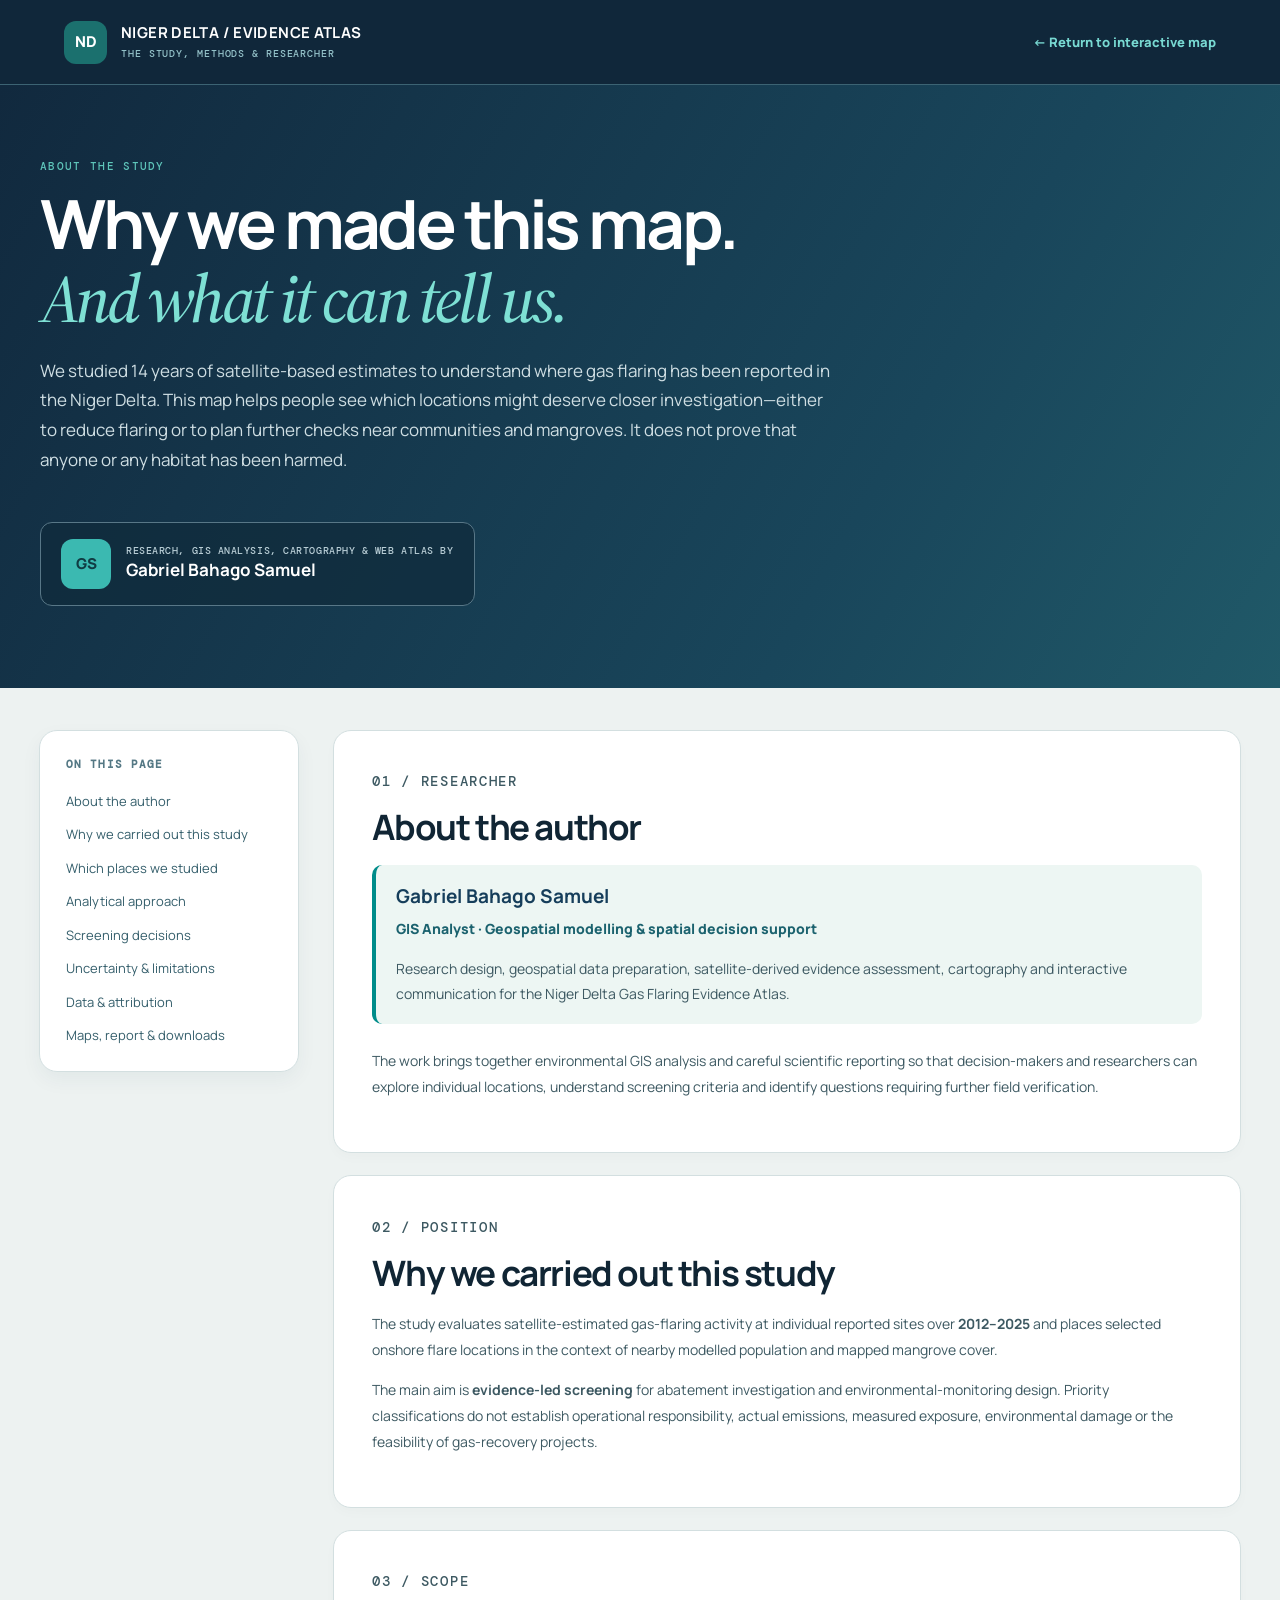
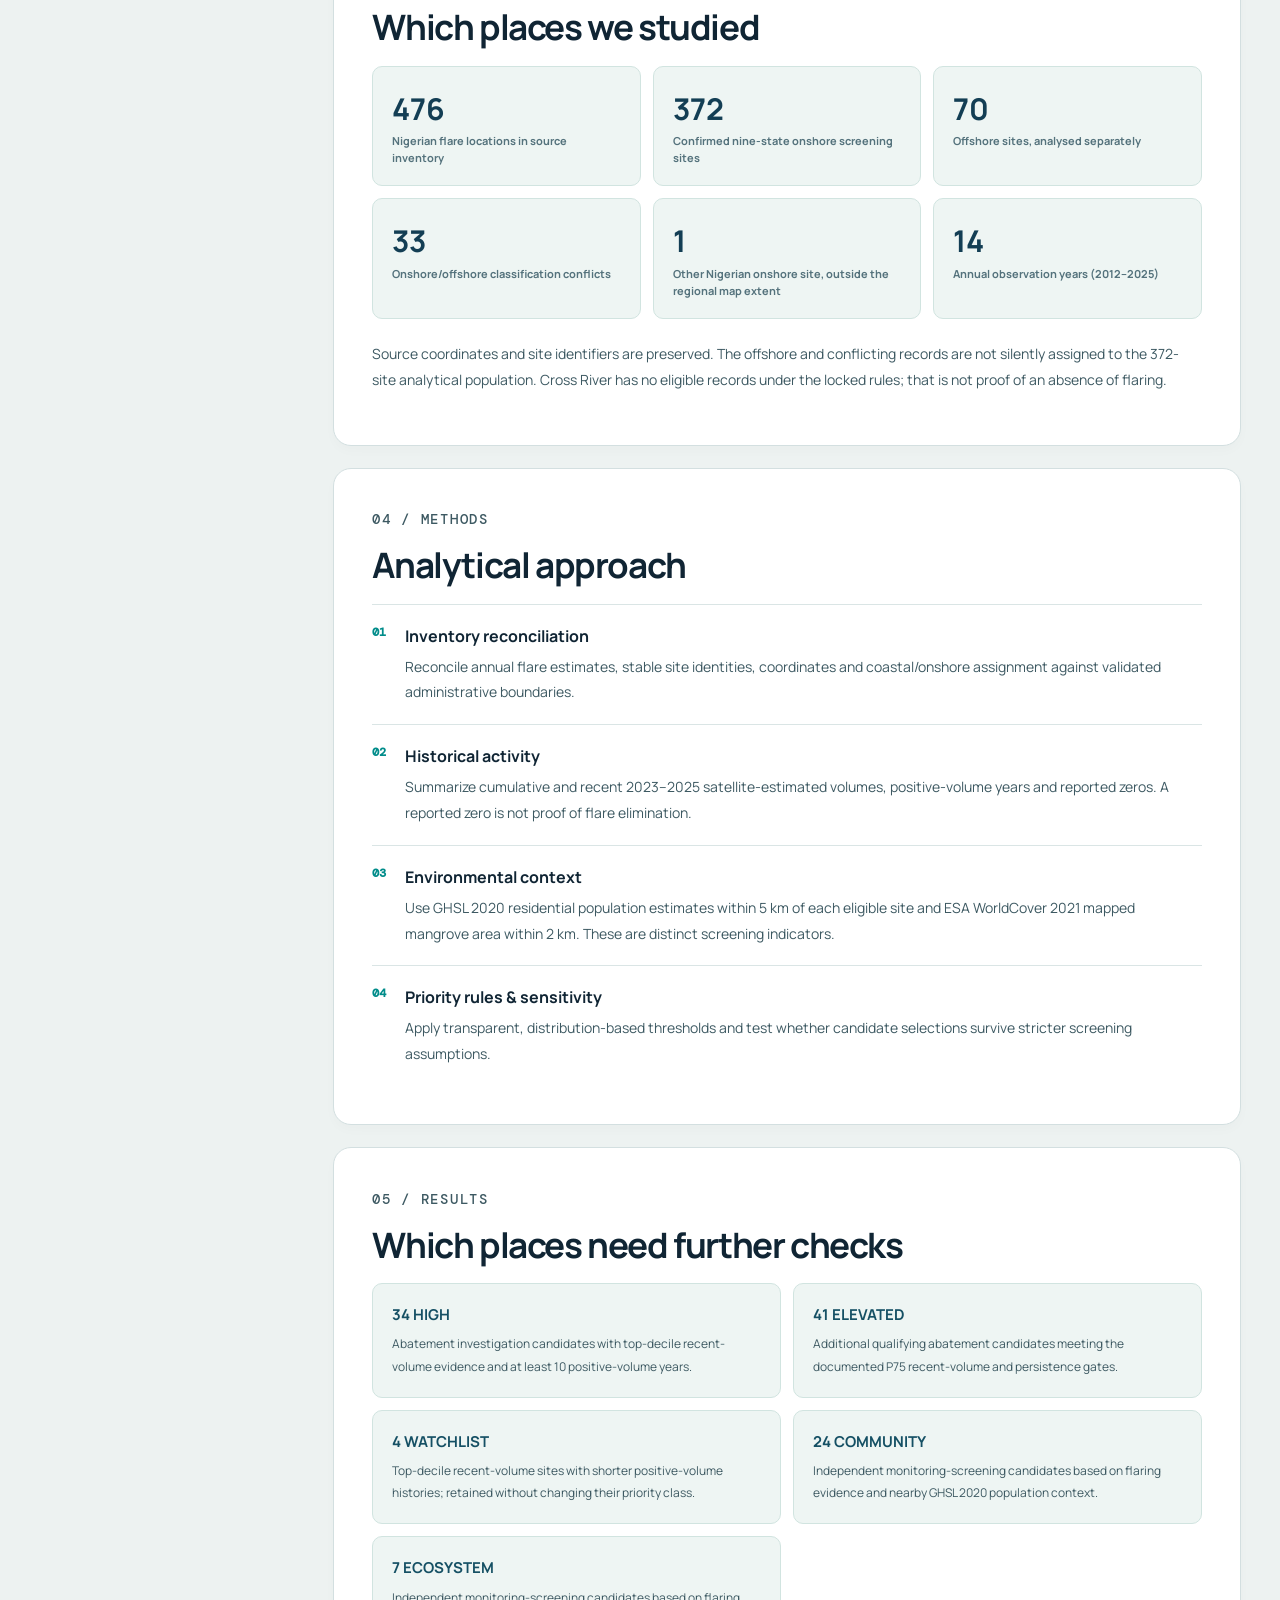
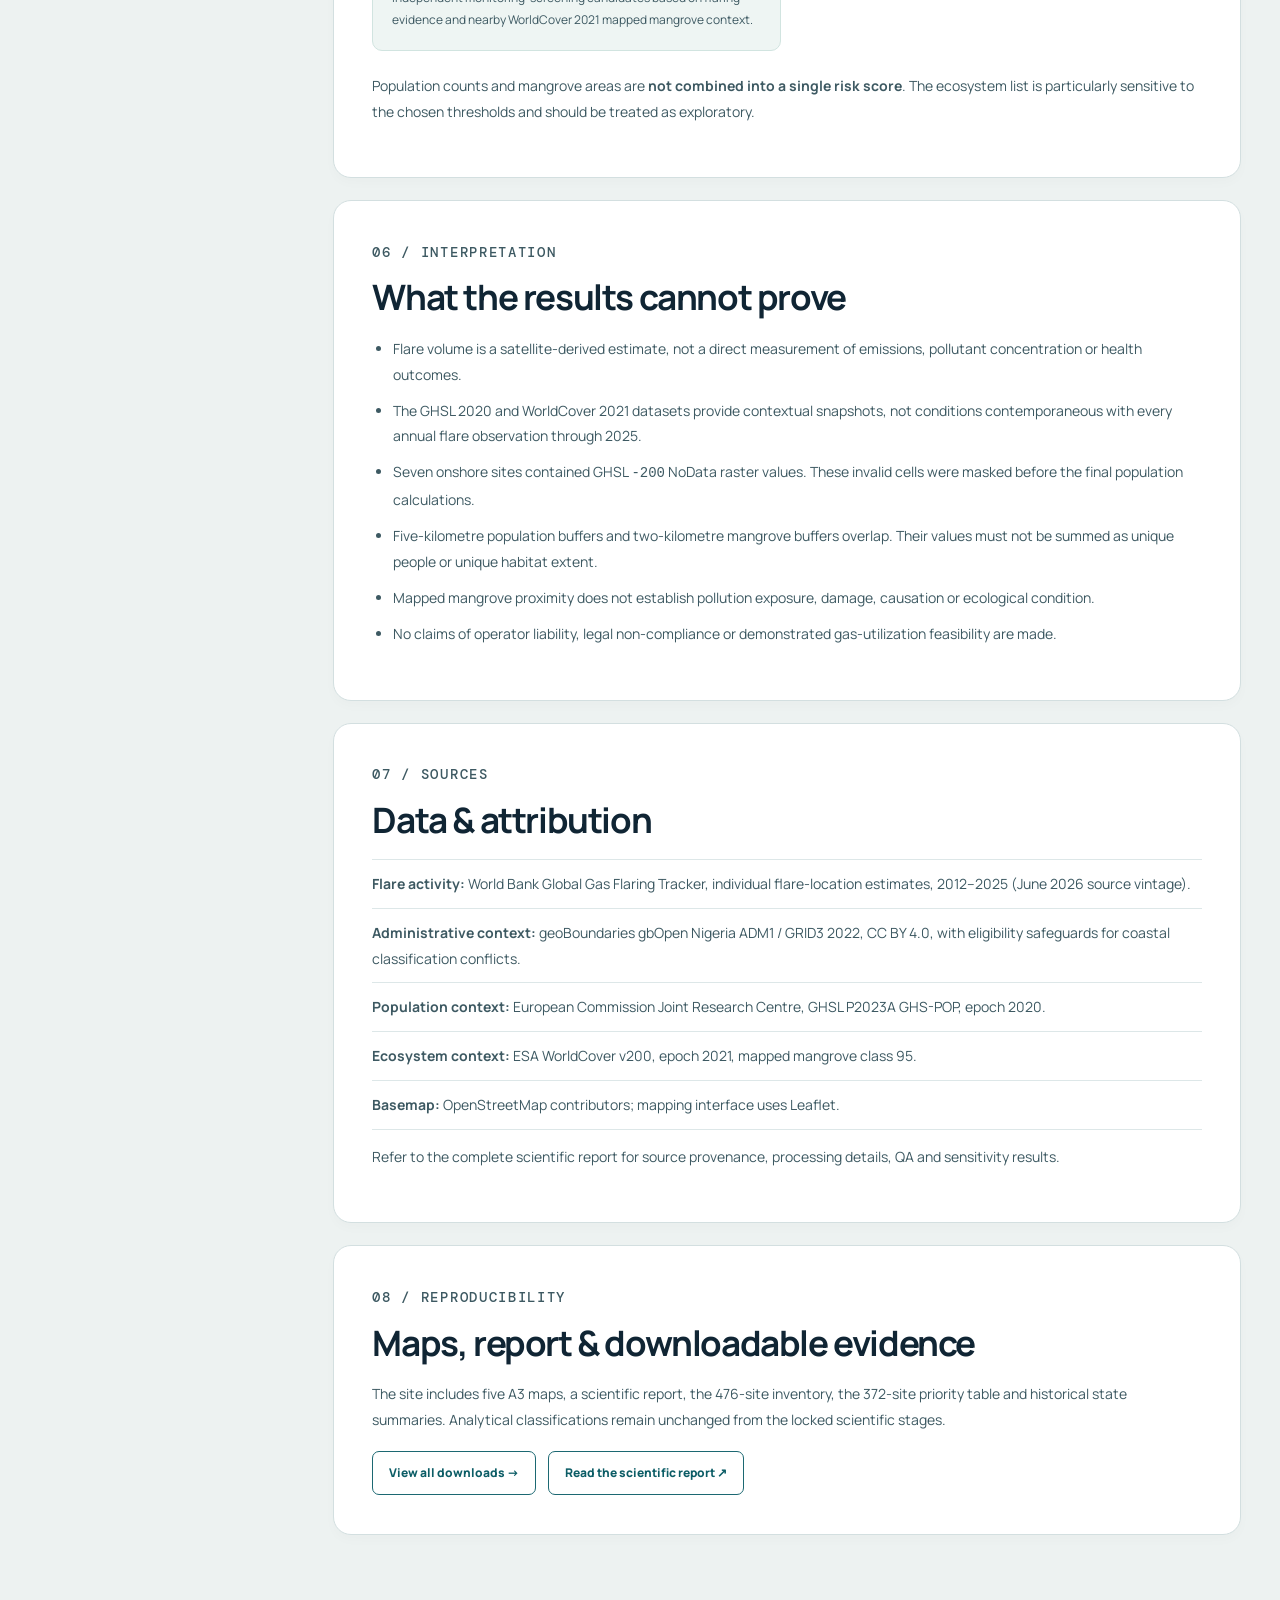
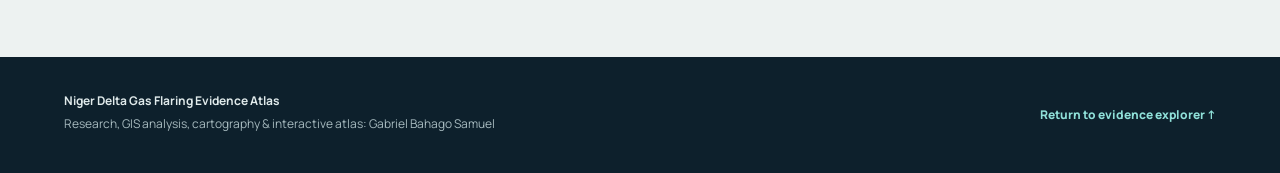
==== commit 3d255f56: "Explain study purpose and limitations in everyday language on About page" ====
--- a/about.html
+++ b/about.html
@@ -14,14 +14,14 @@
 <body class="about-body">
   <a class="skip" href="#author">Skip to About content</a>
   <header class="about-top">
-    <a class="about-brand" href="index.html"><span class="about-logo">ND</span><span><strong>NIGER DELTA / EVIDENCE ATLAS</strong><small>ABOUT THE RESEARCH &amp; SCIENTIFIC DISCLOSURES</small></span></a>
+    <a class="about-brand" href="index.html"><span class="about-logo">ND</span><span><strong>NIGER DELTA / EVIDENCE ATLAS</strong><small>THE STUDY, METHODS &amp; RESEARCHER</small></span></a>
     <a class="about-return" href="index.html#explorer">← Return to interactive map</a>
   </header>
   <div class="about-hero">
     <div class="about-hero-inner">
       <p class="about-eyebrow">ABOUT THE STUDY</p>
-      <h1>Transparent evidence.<br><em>Responsible interpretation.</em></h1>
-      <p class="about-lead">A site-level examination of estimated gas flaring in the Niger Delta, designed to support practical investigation and environmental monitoring without overstating what remote sensing and contextual data can establish.</p>
+      <h1>Why we made this map.<br><em>And what it can tell us.</em></h1>
+      <p class="about-lead">We studied 14 years of satellite-based estimates to understand where gas flaring has been reported in the Niger Delta. This map helps people see which locations might deserve closer investigation—either to reduce flaring or to plan further checks near communities and mangroves. It does not prove that anyone or any habitat has been harmed.</p>
       <div class="about-credit"><span class="about-avatar">GS</span><span><small>RESEARCH, GIS ANALYSIS, CARTOGRAPHY &amp; WEB ATLAS BY</small><strong>Gabriel Bahago Samuel</strong></span></div>
     </div>
   </div>
@@ -29,8 +29,8 @@
     <aside class="about-side" aria-label="On this page">
       <p>ON THIS PAGE</p>
       <a href="#author">About the author</a>
-      <a href="#purpose">Purpose &amp; scientific position</a>
-      <a href="#inventory">Validated evidence base</a>
+      <a href="#purpose">Why we carried out this study</a>
+      <a href="#inventory">Which places we studied</a>
       <a href="#approach">Analytical approach</a>
       <a href="#prioritization">Screening decisions</a>
       <a href="#uncertainty">Uncertainty &amp; limitations</a>
@@ -48,12 +48,12 @@
         <p>The work brings together environmental GIS analysis and careful scientific reporting so that decision-makers and researchers can explore individual locations, understand screening criteria and identify questions requiring further field verification.</p>
       </section>
       <section class="about-card" id="purpose">
-        <p class="about-card-kicker">02 / POSITION</p><h2>Purpose &amp; scientific position</h2>
+        <p class="about-card-kicker">02 / POSITION</p><h2>Why we carried out this study</h2>
         <p>The study evaluates satellite-estimated gas-flaring activity at individual reported sites over <strong>2012–2025</strong> and places selected onshore flare locations in the context of nearby modelled population and mapped mangrove cover.</p>
         <p>The main aim is <strong>evidence-led screening</strong> for abatement investigation and environmental-monitoring design. Priority classifications do not establish operational responsibility, actual emissions, measured exposure, environmental damage or the feasibility of gas-recovery projects.</p>
       </section>
       <section class="about-card" id="inventory">
-        <p class="about-card-kicker">03 / SCOPE</p><h2>Validated evidence base</h2>
+        <p class="about-card-kicker">03 / SCOPE</p><h2>Which places we studied</h2>
         <div class="about-stat-grid">
           <div><strong>476</strong><span>Nigerian flare locations in source inventory</span></div>
           <div><strong>372</strong><span>Confirmed nine-state onshore screening sites</span></div>
@@ -74,7 +74,7 @@
         </div>
       </section>
       <section class="about-card" id="prioritization">
-        <p class="about-card-kicker">05 / RESULTS</p><h2>Separate screening decisions</h2>
+        <p class="about-card-kicker">05 / RESULTS</p><h2>Which places need further checks</h2>
         <div class="about-decision-grid">
           <div><strong>34 HIGH</strong><p>Abatement investigation candidates with top-decile recent-volume evidence and at least 10 positive-volume years.</p></div>
           <div><strong>41 ELEVATED</strong><p>Additional qualifying abatement candidates meeting the documented P75 recent-volume and persistence gates.</p></div>
@@ -85,7 +85,7 @@
         <p>Population counts and mangrove areas are <strong>not combined into a single risk score</strong>. The ecosystem list is particularly sensitive to the chosen thresholds and should be treated as exploratory.</p>
       </section>
       <section class="about-card" id="uncertainty">
-        <p class="about-card-kicker">06 / INTERPRETATION</p><h2>Uncertainty &amp; scientific limitations</h2>
+        <p class="about-card-kicker">06 / INTERPRETATION</p><h2>What the results cannot prove</h2>
         <ul class="about-bullets">
           <li>Flare volume is a satellite-derived estimate, not a direct measurement of emissions, pollutant concentration or health outcomes.</li>
           <li>The GHSL 2020 and WorldCover 2021 datasets provide contextual snapshots, not conditions contemporaneous with every annual flare observation through 2025.</li>
--- a/styles.css
+++ b/styles.css
@@ -1 +1,71 @@
 :root{--ink:#102534;--muted:#57707a;--paper:#f6f5f1;--line:#d6dedc;--teal:#008c8a;--navy:#153e5b;--gold:#d99a23;--red:#b3394a;--violet:#6750a4}*{box-sizing:border-box}html{scroll-behavior:smooth}body{margin:0;background:var(--paper);color:var(--ink);font:15px/1.55 Manrope,Arial,sans-serif}.skip{position:absolute;left:-9999px}.skip:focus{left:1rem;top:1rem;z-index:999;background:#fff;padding:.6rem}.top{height:76px;display:flex;align-items:center;justify-content:space-between;padding:0 clamp(20px,4vw,72px);border-bottom:1px solid var(--line);background:#faf9f5;position:sticky;top:0;z-index:1000}.brand{display:flex;gap:10px;align-items:center;color:var(--ink);text-decoration:none;font-size:11px;line-height:1.05}.brand b{font-size:15px}.brand-mark{width:34px;height:34px;border-radius:50%;background:var(--teal);color:#fff;display:grid;place-items:center;font-weight:800}nav{display:flex;gap:24px}nav a{color:var(--ink);text-decoration:none;font-size:13px;font-weight:700}nav a:hover{color:var(--teal)}#menu,.mobile-nav{display:none}.hero{min-height:620px;padding:clamp(64px,10vw,140px) clamp(20px,8vw,128px) 72px;display:grid;grid-template-columns:1.1fr .8fr;gap:7vw;background:linear-gradient(120deg,#f7f6f0 0%,#f7f6f0 55%,#e0eeea 100%);overflow:hidden}.eyebrow{font:500 11px/1.2 "DM Mono",monospace;letter-spacing:.08em;color:var(--teal);margin:0 0 14px}.hero h1{font-size:clamp(46px,6.2vw,92px);letter-spacing:-.06em;line-height:.98;margin:0 0 24px;max-width:700px}.hero h1 em{font-family:"Source Serif 4",serif;color:var(--teal);font-weight:500}.lead{font:500 clamp(17px,2vw,22px)/1.45 "Source Serif 4",serif;max-width:610px;color:#38515c}.hero-actions{display:flex;gap:12px;flex-wrap:wrap;margin:30px 0}.button{padding:13px 18px;text-decoration:none;font-weight:800;font-size:13px;border-radius:4px}.primary{background:var(--ink);color:#fff}.ghost{border:1px solid var(--ink);color:var(--ink)}.micro{font-size:11px;color:var(--muted)}.hero-art{position:relative;align-self:center;min-height:350px}.hero-art svg{width:100%;position:relative;z-index:2}.hero-art path{fill:#163e5b;opacity:.95}.hero-art circle{fill:#f8ba3a;stroke:#fff;stroke-width:3}.hero-art p{position:absolute;bottom:-5px;right:8%;z-index:3;color:#fff;font-size:13px}.hero-art b{font-size:20px}.orb{position:absolute;border-radius:50%;filter:blur(1px)}.orb-a{width:240px;height:240px;background:#13a8a0;top:8%;left:10%;opacity:.28}.orb-b{width:180px;height:180px;background:#e5b64c;bottom:8%;right:0;opacity:.4}.metrics{display:grid;grid-template-columns:repeat(6,1fr);border-top:1px solid var(--line);border-bottom:1px solid var(--line);background:#fff}.metrics article{padding:28px 20px;border-right:1px solid var(--line)}.metrics article:last-child{border:0}.metrics strong{display:block;font-size:33px;line-height:1;color:var(--navy)}.metrics span{font-size:11px;color:var(--muted);font-weight:700}.content-grid{display:grid;grid-template-columns:.8fr 1.2fr;gap:11vw;padding:110px clamp(20px,10vw,160px)}h2{font-size:clamp(29px,4vw,53px);line-height:1.04;letter-spacing:-.045em;margin:0}h3{margin:0 0 7px}.intro p{font:500 20px/1.55 "Source Serif 4",serif;color:#39515c}.section-heading{max-width:760px;margin:0 auto 38px}.section-heading>p:last-child{color:var(--muted);margin:.7rem 0 0}.explorer,.history,.priority-section,.downloads{padding:90px clamp(20px,4vw,72px)}.explorer{background:#e9f1ef}.explorer-layout{display:grid;grid-template-columns:245px minmax(380px,1fr) 280px;gap:16px;max-width:1500px;margin:auto}.filters,.site-panel{background:#fff;border:1px solid var(--line);border-radius:8px;padding:17px;align-self:stretch}.filter-title,.panel-head{display:flex;justify-content:space-between;align-items:center;margin-bottom:14px}.filters label{display:block;font-size:11px;color:var(--muted);font-weight:800;margin:12px 0}.filters select{width:100%;margin-top:4px;padding:9px;border:1px solid var(--line);border-radius:4px;background:#fff;color:var(--ink);font:12px Manrope}.filters .check{color:var(--ink);font-size:12px}.filter-result{padding:12px 0;border-top:1px solid var(--line);font-size:12px}.filter-result b{font-size:25px;color:var(--teal);display:block}.text-button{border:0;background:none;color:var(--teal);font:700 11px Manrope;padding:0;cursor:pointer}.map-wrap{min-width:0}.map-wrap #map{height:650px;border:1px solid #aac0bd;border-radius:8px;overflow:hidden;background:#e4eeee}.map-note{font-size:11px;color:var(--muted);margin-top:8px}.site-detail{min-height:175px;border-bottom:1px solid var(--line);font-size:12px}.site-detail p{color:var(--muted)}.site-list{max-height:432px;overflow:auto}.site-row{width:100%;text-align:left;border:0;border-bottom:1px solid #edf0ef;background:#fff;padding:10px 0;cursor:pointer;color:var(--ink)}.site-row:hover{color:var(--teal)}.site-row b{display:block;font:700 12px "DM Mono"}.site-row span{font-size:10px;color:var(--muted)}.marker-dot{display:inline-block;vertical-align:middle;width:15px;height:15px;border-radius:50%;border:2px solid #fff;box-shadow:0 1px 4px #2348}.marker-high{background:var(--red)}.marker-elevated{background:var(--gold)}.marker-watch{background:var(--violet)}.marker-eligible{background:var(--teal)}.marker-offshore{background:var(--navy)}.marker-conflict{background:#e17a2e}.marker-other{background:#77858a}.site-popup{font:12px Manrope;min-width:220px}.site-popup h3{font:700 14px "DM Mono"}.site-popup dl{display:grid;grid-template-columns:1fr auto;gap:3px;margin:9px 0}.site-popup dt{color:#64747b}.site-popup dd{margin:0;font-weight:700}.history{background:#fff}.dashboard-grid{display:grid;grid-template-columns:1.3fr .9fr;gap:20px;max-width:1280px;margin:auto}.chart-card,.interpretation{padding:25px;background:#f7f9f8;border:1px solid var(--line);border-radius:8px}.chart-card p{margin:0;color:var(--muted);font-size:12px}.wide{grid-row:span 2}.svg-chart{height:340px;margin-top:15px}.svg-chart svg{width:100%;height:100%}.bar-chart{margin-top:20px}.bar{display:grid;grid-template-columns:85px 1fr 70px;gap:9px;align-items:center;margin:11px 0;font-size:12px}.bar i{height:18px;background:linear-gradient(90deg,var(--teal),#49b3ac);border-radius:2px}.bar em{font-style:normal;text-align:right;font-size:10px;color:var(--muted)}.interpretation{background:var(--navy);color:#fff}.interpretation h3{font-size:20px}.interpretation li{margin:9px 0;color:#dce8eb}.priority-section{background:#142d3d;color:#fff}.priority-section .section-heading p:last-child{color:#b8c9cd}.priority-grid{max-width:1280px;margin:auto;display:grid;grid-template-columns:repeat(3,1fr);gap:16px}.priority-card{padding:26px;border-top:4px solid;background:#1d3b4e}.priority-card span{font:500 12px "DM Mono"}.priority-card h3{font-size:25px;margin:14px 0}.priority-card p{color:#d2e0e2;font-size:13px}.priority-card.high{border-color:#e45a6a}.priority-card.elevated{border-color:#f4b63f}.priority-card.watch{border-color:#a893e0}.monitor-grid{max-width:1280px;margin:18px auto 0;display:grid;grid-template-columns:1fr 1fr;gap:16px}.monitor-grid article{padding:25px;background:#f7f9f8;color:var(--ink);border-radius:4px}.monitor-grid h3{font-size:24px}.caution{font-size:12px;color:#96505a;font-weight:700}.methods{background:#f4eee1}.method-list details{border-top:1px solid #b9c1b9;padding:17px 0}.method-list summary{font-weight:800;cursor:pointer}.method-list p{color:#41545a}.downloads{background:#fff}.download-grid{max-width:1280px;margin:auto;display:grid;grid-template-columns:repeat(5,1fr);gap:12px}.download-grid a{min-height:125px;padding:18px;border:1px solid var(--line);color:var(--ink);text-decoration:none;border-radius:5px;display:flex;flex-direction:column;justify-content:space-between}.download-grid a:hover{border-color:var(--teal);background:#eff8f6}.download-grid b{font-size:15px}.download-grid span{font-size:11px;color:var(--muted)}footer{background:#0d202c;color:#dce6e8;padding:38px clamp(20px,4vw,72px);display:flex;justify-content:space-between;gap:30px;font-size:12px}footer p{margin:5px 0;color:#a7babf;max-width:500px}@media(max-width:1050px){.explorer-layout{grid-template-columns:230px 1fr}.site-panel{grid-column:1/-1}.site-list{max-height:180px;display:grid;grid-template-columns:repeat(3,1fr);gap:8px}.site-row{border:1px solid var(--line);padding:8px}.metrics{grid-template-columns:repeat(3,1fr)}.download-grid{grid-template-columns:repeat(3,1fr)}}@media(max-width:720px){.top{height:64px;padding:0 18px}.top nav{display:none}#menu{display:block;border:1px solid var(--line);padding:7px;background:#fff;border-radius:4px;font:700 11px Manrope}.mobile-nav{display:none;position:fixed;top:64px;left:0;right:0;background:#fff;padding:16px 20px;z-index:999;border-bottom:1px solid var(--line)}.mobile-nav.open{display:grid;gap:12px}.mobile-nav a{text-decoration:none;color:var(--ink);font-weight:800}.hero{grid-template-columns:1fr;padding:64px 22px 40px;min-height:unset}.hero-art{min-height:210px}.metrics{grid-template-columns:repeat(2,1fr)}.metrics article{padding:20px 16px}.content-grid{grid-template-columns:1fr;gap:24px;padding:70px 22px}.explorer,.history,.priority-section,.downloads{padding:62px 16px}.explorer-layout,.dashboard-grid,.priority-grid,.monitor-grid{grid-template-columns:1fr}.filters{order:2}.map-wrap{order:1}.site-panel{order:3}.map-wrap #map{height:470px}.site-list{grid-template-columns:repeat(2,1fr)}.wide{grid-row:auto}.download-grid{grid-template-columns:1fr 1fr}footer{display:block}.hero h1{font-size:52px}}
+
+
+/* Plain-language atlas guide — preserves the locked evidence and existing layout. */
+.hero h1{font-size:clamp(39px,4.9vw,71px);letter-spacing:-.05em;line-height:1.03}
+.hero .lead{font-family:Manrope,Arial,sans-serif;font-weight:500;font-size:clamp(16px,1.45vw,20px);line-height:1.67;max-width:680px}
+.hero .micro{font-size:12px;line-height:1.55;max-width:650px;font-weight:600}
+.story-guide{scroll-margin-top:85px;padding:80px clamp(20px,6vw,96px);background:#fff}
+.story-head{max-width:790px;margin:0 auto 32px;text-align:center}
+.story-head h2{font-size:clamp(29px,3.5vw,47px)}
+.story-head>p:last-child{font-size:15px;color:var(--muted);margin:18px 0 0}
+.story-steps{display:grid;grid-template-columns:repeat(3,minmax(0,1fr));gap:18px;max-width:1280px;margin:auto}
+.story-steps article{padding:28px 26px;background:#f3f8f6;border:1px solid #d6e9e4;border-radius:10px}
+.story-steps h3{font-size:21px;line-height:1.24;margin:13px 0}
+.story-steps p{font-size:14px;line-height:1.8;color:#3a535a;margin-bottom:0}
+.story-number{font:600 13px "DM Mono",monospace;color:#08746d}
+.story-disclaimer{max-width:1280px;margin:22px auto 0;padding:18px 23px;background:#fff8e9;border-left:4px solid #cb9846;border-radius:5px;font-size:13px;line-height:1.7;color:#584b36}
+.metrics{scroll-margin-top:85px}
+.metrics span{font-size:12px;line-height:1.55;display:block;margin-top:9px}
+.metrics strong{font-size:clamp(28px,3vw,38px)}
+.explorer,.history,.priority-section,.methods,.downloads{scroll-margin-top:80px}
+.explorer-layout{grid-template-columns:minmax(265px,300px) minmax(360px,1fr) 300px}
+.filters,.site-panel{padding:19px}
+.filter-title{gap:10px;align-items:flex-start}
+.filter-title b{font-size:15px;line-height:1.4}
+.quick-views{display:grid;grid-template-columns:1fr;gap:8px}
+.quick-view{display:flex;justify-content:space-between;align-items:center;gap:12px;width:100%;padding:12px 13px;background:#f7f9f8;color:var(--ink);border:1px solid var(--line);border-radius:8px;text-align:left;cursor:pointer;font:inherit;transition:background .15s ease,border .15s ease}
+.quick-view:hover{background:#ecf7f3;border-color:#7bb6a9}
+.quick-view.is-active{background:#e5f5f0;border:2px solid var(--teal);padding:11px 12px}
+.quick-view span{min-width:0}
+.quick-view b{font-size:12px;line-height:1.4;display:block}
+.quick-view small{font-size:10px;line-height:1.4;display:block;color:var(--muted);margin-top:4px}
+.quick-view strong{flex-shrink:0;color:#006b70;background:#dff2ee;border-radius:30px;min-width:40px;text-align:center;padding:4px 7px;font-size:12px}
+.simple-legend{padding:17px 0;margin:18px 0 0;border-top:1px solid var(--line);font-size:12px}
+.simple-legend>b{display:block;margin-bottom:10px;font-size:12px}
+.simple-legend>div{display:flex;align-items:flex-start;gap:9px;margin:10px 0;line-height:1.5}
+.simple-legend .marker-dot{flex:0 0 14px;width:14px;height:14px;margin-top:1px}
+.simple-legend details{margin:10px 0;color:var(--muted)}
+.simple-legend summary{cursor:pointer;font-size:11px;color:#08746d;font-weight:800}
+.simple-legend p{font-size:11px;line-height:1.7}
+.advanced-filters{border-top:1px solid var(--line);padding-top:14px;margin:13px 0}
+.advanced-filters summary{font-size:12px;font-weight:800;color:#096c70;cursor:pointer;list-style-position:inside}
+.advanced-filters .filter-help{font-size:11px;line-height:1.5;color:var(--muted)}
+.filters label{font-size:11px;line-height:1.5}
+.filters select{font-size:11px}
+.filter-result{margin-top:14px;padding-top:15px;color:var(--muted)}
+.filter-result #shown{font-size:29px}
+.filter-result #shown-label{font-size:12px;font-weight:700;color:var(--ink)}
+#focus-offframe{font-size:11px;line-height:1.5;text-align:left;margin-top:8px}
+.site-panel{font-size:12px}
+.panel-head{gap:12px;align-items:flex-start}
+.panel-head b{line-height:1.4}
+.site-detail h3{margin:12px 0 5px;font-size:17px}
+.site-detail .detail-grid{display:grid;grid-template-columns:1fr;gap:5px;margin:15px 0}
+.detail-grid dt{font-size:11px;color:var(--muted);font-weight:700}
+.detail-grid dd{font-size:12px;font-weight:800;margin:0 0 9px;border-bottom:1px solid #edf0ef;padding-bottom:9px;overflow-wrap:anywhere}
+.detail-caution{background:#f9f2e4;border-left:3px solid #c79d4c;padding:10px;font-size:11px;line-height:1.55}
+.site-technical{margin-bottom:16px}
+.site-technical summary{cursor:pointer;color:var(--teal);font-weight:700}
+.site-technical p{font-size:11px}
+.site-popup p{line-height:1.5}
+.site-popup .text-button{font-size:12px}
+.site-list .site-row span{line-height:1.5;display:block;margin-top:3px}
+.story-guide + .explorer{padding-top:60px}
+@media(max-width:1200px){.explorer-layout{grid-template-columns:265px minmax(300px,1fr)}.site-panel{grid-column:1/-1}.site-list{max-height:230px}}
+@media(max-width:800px){.story-steps{grid-template-columns:1fr}.story-guide{padding:65px 24px}.story-steps article{padding:23px}.explorer-layout{grid-template-columns:1fr}.filters{order:1}.map-wrap{order:2}.site-panel{order:3;grid-column:auto}.quick-views{grid-template-columns:repeat(2,minmax(0,1fr))}.quick-view{min-height:80px}.hero-art p{bottom:12px}.metrics{grid-template-columns:repeat(3,1fr)}}
+@media(max-width:550px){.hero{padding:45px 20px}.hero h1{font-size:41px}.hero .lead{font-size:15px}.hero-art{min-height:205px}.metrics{grid-template-columns:repeat(2,1fr)}.metrics article{padding:17px 13px}.metrics span{font-size:11px}.story-guide{padding:55px 16px}.quick-views{grid-template-columns:1fr}.quick-view{min-height:0}.explorer-layout{gap:12px}.map-wrap #map{height:410px}.site-list{display:block}.filters,.site-panel{padding:16px}}
+
+.metrics-heading{grid-column:1/-1;text-align:center;padding:45px 20px 21px;background:#fff}
+.metrics-heading h2{font-size:clamp(27px,3vw,42px)}
+.metrics-heading p:last-child{max-width:760px;margin:16px auto 0;color:var(--muted);font-size:14px;line-height:1.65}
